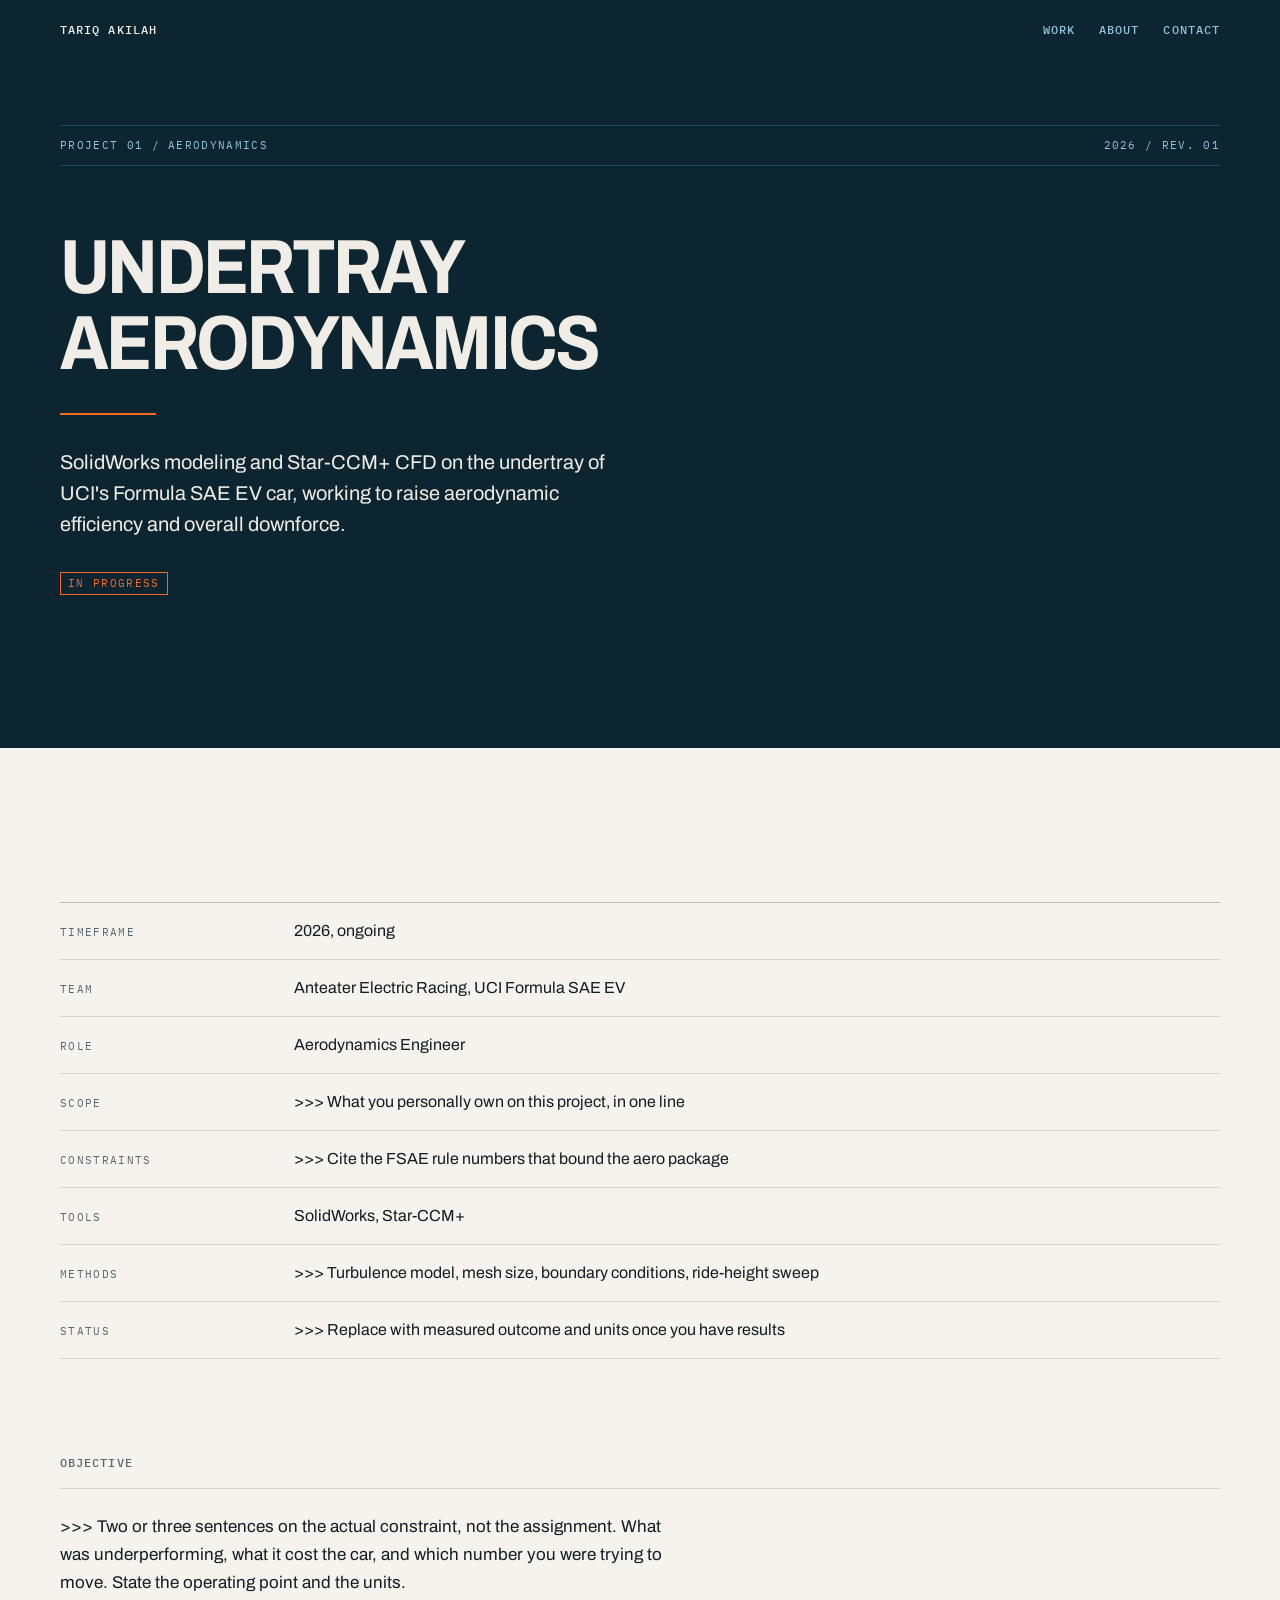
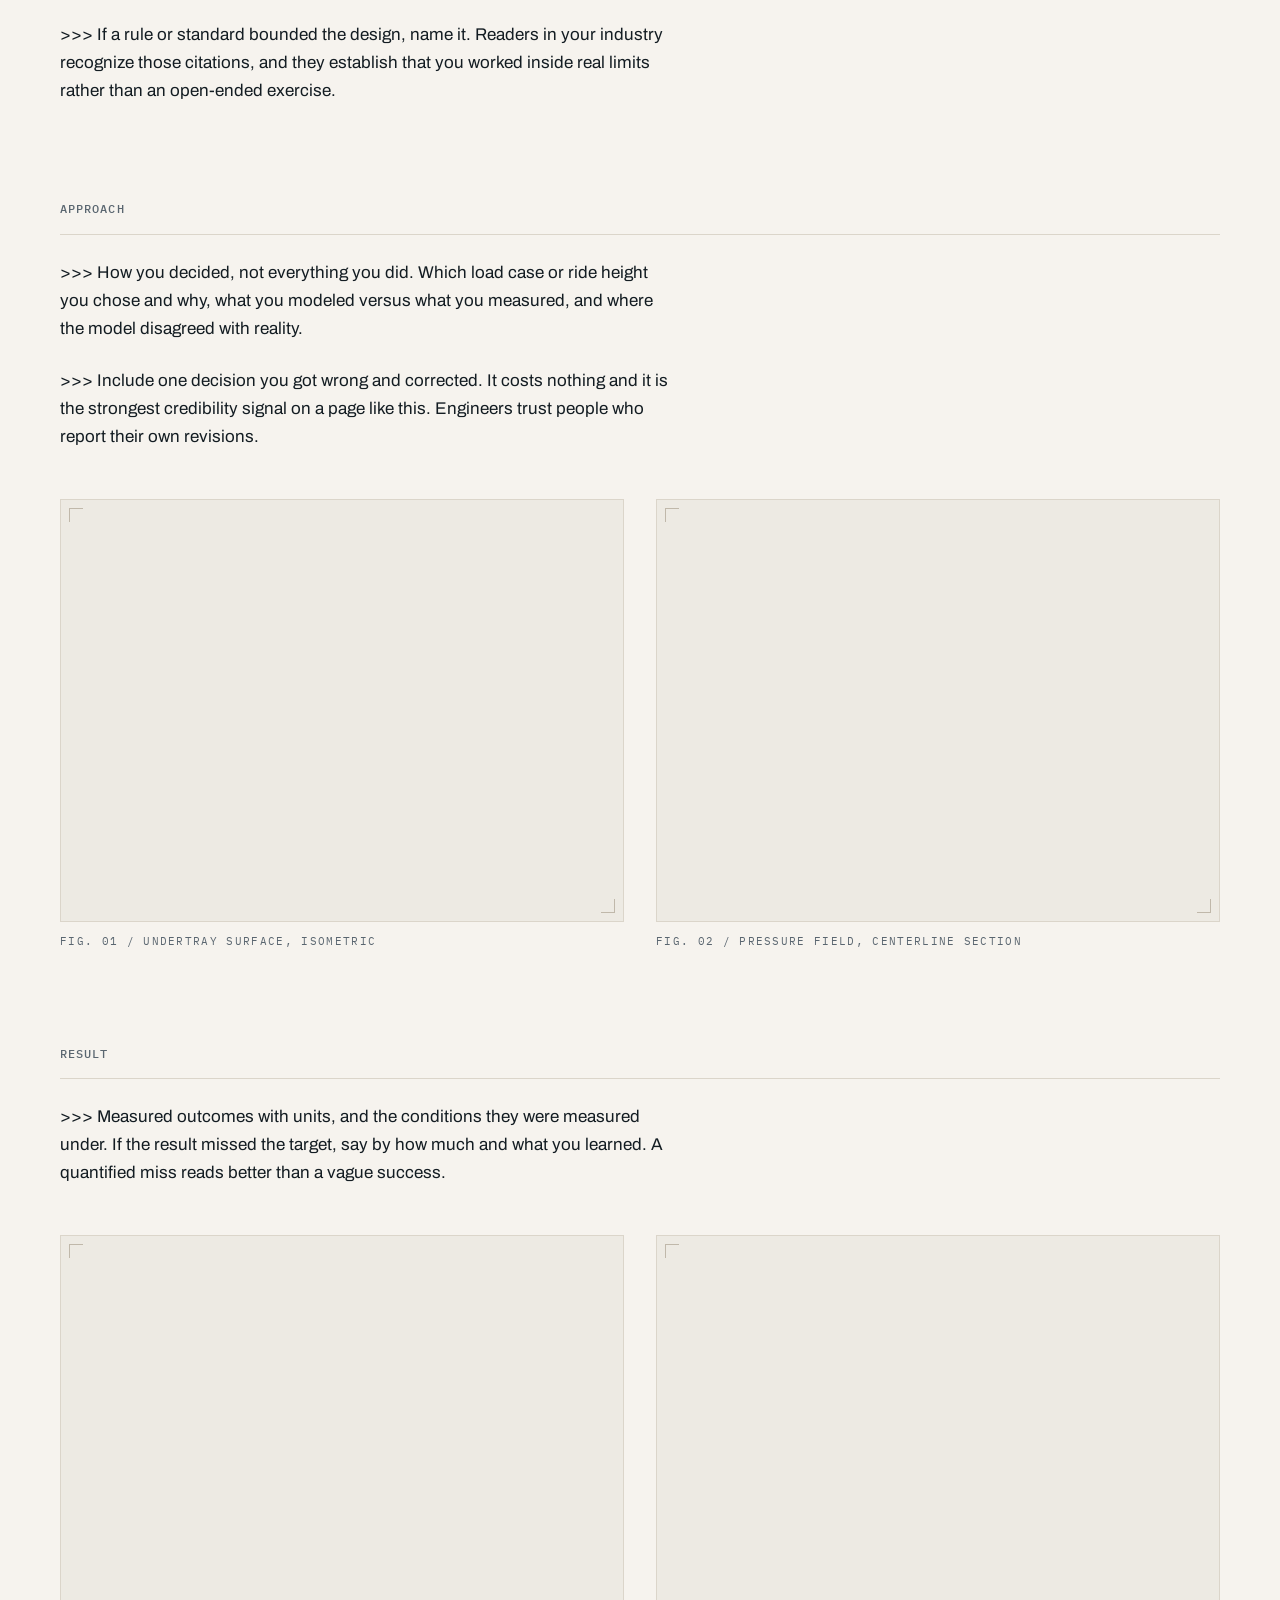
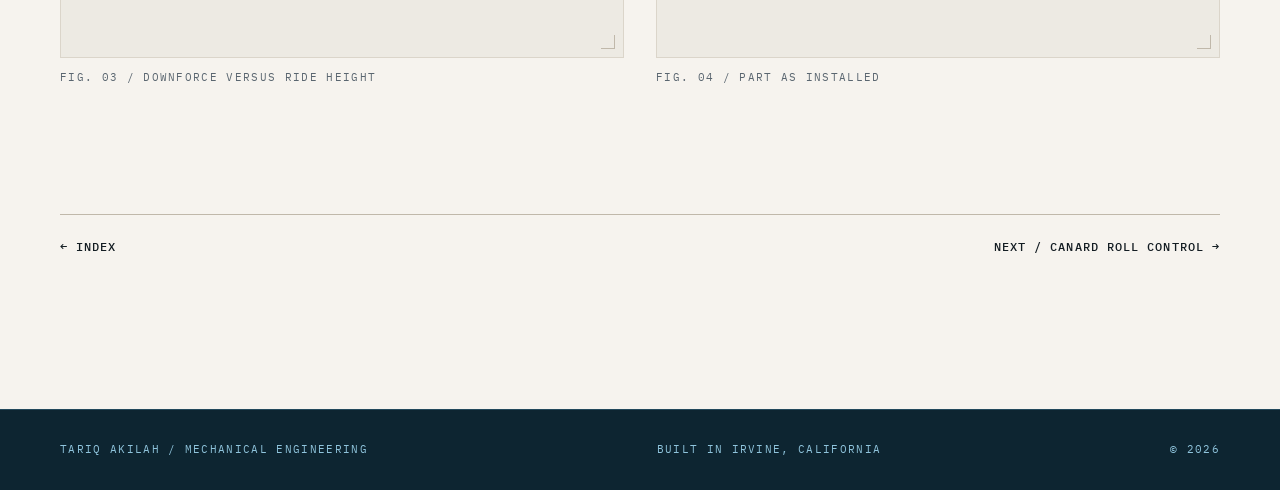
==== projects/_template.html @ 749ca366 "initial commit" ====
<!doctype html>
<html lang="en">
<head>
<meta charset="utf-8">
<meta name="viewport" content="width=device-width, initial-scale=1">

<!-- ============================================================
     PROJECT DETAIL TEMPLATE

     Copy this file to projects/<slug>.html, fill it in, and point
     the matching row in index.html at it. This copy is set up as
     project 01 so you can see the pattern with real fields.

     Everything marked >>> is placeholder guidance, not content.
     Do not ship it as written.

     Keep the order: outcome, then spec sheet, then how you got
     there. Senior readers decide whether to keep reading from the
     first two lines, so lead with the result and a number.

     No em-dashes anywhere on this site. Use commas, colons,
     parentheses, or "to" for ranges.
     ============================================================ -->

<title>Undertray Aerodynamics | Tariq Akilah</title>
<meta name="description" content="SolidWorks modeling and Star-CCM+ CFD on the undertray of UCI's Formula SAE EV car.">
<meta name="theme-color" content="#0D2531">

<link rel="icon" href="data:image/svg+xml,<svg xmlns='http://www.w3.org/2000/svg' viewBox='0 0 32 32'><rect width='32' height='32' fill='%230D2531'/><rect x='6' y='14' width='20' height='4' fill='%23F26B21'/></svg>">

<link rel="preconnect" href="https://fonts.googleapis.com">
<link rel="preconnect" href="https://fonts.gstatic.com" crossorigin>
<link rel="stylesheet" href="https://fonts.googleapis.com/css2?family=Archivo:wdth,wght@62..125,100..900&family=IBM+Plex+Mono:wght@400;500&display=swap">

<link rel="stylesheet" href="../styles/tokens.css">
<link rel="stylesheet" href="../styles/main.css">
<link rel="stylesheet" href="../styles/print.css">

<script>document.documentElement.className += " js";</script>
</head>

<body>

<a class="skip" href="#body">Skip to content</a>

<header class="header">
  <div class="shell header__inner">
    <a class="header__name" href="../index.html">Tariq&nbsp;Akilah</a>
    <nav class="nav mono" aria-label="Sections">
      <a class="nav__link" href="../index.html#work">Work</a>
      <a class="nav__link" href="../index.html#about">About</a>
      <a class="nav__link" href="../index.html#contact">Contact</a>
    </nav>
  </div>
</header>

<main>

  <!-- Title block on gulf blue, matching the homepage masthead -->
  <section class="masthead band gulf">
    <div class="shell">

      <div class="docline micro">
        <span>Project 01 / Aerodynamics</span>
        <span>2026 / Rev. 01</span>
      </div>

      <h1 class="title-lg" style="margin-top: var(--s-8)" data-reveal>
        Undertray<br>Aerodynamics
      </h1>

      <hr class="rule-accent" data-reveal style="--i:1; margin-top: var(--s-6)">

      <p class="lead" data-reveal style="--i:2; margin-top: var(--s-6)">
        SolidWorks modeling and Star-CCM+ CFD on the undertray of UCI's Formula
        SAE EV car, working to raise aerodynamic efficiency and overall
        downforce.
      </p>

      <p class="mono" data-reveal style="--i:3; margin-top: var(--s-6)">
        <span class="tag micro">In progress</span>
      </p>

    </div>
  </section>

  <article class="section shell" id="body">

    <!-- >>> SPEC SHEET. Fill every row or delete it. -------- -->
    <dl class="spec" data-reveal>
      <div class="spec__row">
        <dt>Timeframe</dt>
        <dd>2026, ongoing</dd>
      </div>
      <div class="spec__row">
        <dt>Team</dt>
        <dd>Anteater Electric Racing, UCI Formula SAE EV</dd>
      </div>
      <div class="spec__row">
        <dt>Role</dt>
        <dd>Aerodynamics Engineer</dd>
      </div>
      <div class="spec__row">
        <dt>Scope</dt>
        <dd>&gt;&gt;&gt; What you personally own on this project, in one line</dd>
      </div>
      <div class="spec__row">
        <dt>Constraints</dt>
        <dd>&gt;&gt;&gt; Cite the FSAE rule numbers that bound the aero package</dd>
      </div>
      <div class="spec__row">
        <dt>Tools</dt>
        <dd>SolidWorks, Star-CCM+</dd>
      </div>
      <div class="spec__row">
        <dt>Methods</dt>
        <dd>&gt;&gt;&gt; Turbulence model, mesh size, boundary conditions, ride-height sweep</dd>
      </div>
      <div class="spec__row">
        <dt>Status</dt>
        <dd>&gt;&gt;&gt; Replace with measured outcome and units once you have results</dd>
      </div>
    </dl>

    <!-- >>> OBJECTIVE -------------------------------------- -->
    <section class="block" data-reveal>
      <header class="block__head">
        <p class="mono">Objective</p>
      </header>
      <div class="prose">
        <p>
          &gt;&gt;&gt; Two or three sentences on the actual constraint, not the
          assignment. What was underperforming, what it cost the car, and which
          number you were trying to move. State the operating point and the
          units.
        </p>
        <p>
          &gt;&gt;&gt; If a rule or standard bounded the design, name it. Readers
          in your industry recognize those citations, and they establish that
          you worked inside real limits rather than an open-ended exercise.
        </p>
      </div>
    </section>

    <!-- >>> APPROACH --------------------------------------- -->
    <section class="block" data-reveal>
      <header class="block__head">
        <p class="mono">Approach</p>
      </header>
      <div class="prose">
        <p>
          &gt;&gt;&gt; How you decided, not everything you did. Which load case
          or ride height you chose and why, what you modeled versus what you
          measured, and where the model disagreed with reality.
        </p>
        <p>
          &gt;&gt;&gt; Include one decision you got wrong and corrected. It
          costs nothing and it is the strongest credibility signal on a page
          like this. Engineers trust people who report their own revisions.
        </p>
      </div>

      <div class="figures" style="margin-top: var(--s-7)">
        <figure class="figure">
          <!-- Swap for <img src="..." alt="..."> and describe what it shows -->
          <div class="figure__box"></div>
          <figcaption class="micro">Fig. 01 / Undertray surface, isometric</figcaption>
        </figure>
        <figure class="figure">
          <div class="figure__box"></div>
          <figcaption class="micro">Fig. 02 / Pressure field, centerline section</figcaption>
        </figure>
      </div>
    </section>

    <!-- >>> RESULT ----------------------------------------- -->
    <section class="block" data-reveal>
      <header class="block__head">
        <p class="mono">Result</p>
      </header>
      <div class="prose">
        <p>
          &gt;&gt;&gt; Measured outcomes with units, and the conditions they
          were measured under. If the result missed the target, say by how much
          and what you learned. A quantified miss reads better than a vague
          success.
        </p>
      </div>

      <div class="figures" style="margin-top: var(--s-7)">
        <figure class="figure">
          <div class="figure__box"></div>
          <figcaption class="micro">Fig. 03 / Downforce versus ride height</figcaption>
        </figure>
        <figure class="figure">
          <div class="figure__box"></div>
          <figcaption class="micro">Fig. 04 / Part as installed</figcaption>
        </figure>
      </div>
    </section>

    <nav class="pager mono" style="margin-top: var(--s-10)" aria-label="Project navigation">
      <a class="link" href="../index.html#work">← Index</a>
      <a class="link" href="_template.html">Next / Canard Roll Control →</a>
    </nav>

  </article>
</main>

<footer class="footer band gulf">
  <div class="shell footer__inner micro">
    <span>Tariq Akilah / Mechanical Engineering</span>
    <span>Built in Irvine, California</span>
    <span>&copy; <span data-year>2026</span></span>
  </div>
</footer>

<script src="../js/main.js" defer></script>
</body>
</html>
---- styles/tokens.css ----
/* ============================================================
   TOKENS
   Raw palette, then semantic aliases. Components only ever
   reference the semantic layer, which is why .gulf can flip an
   entire section's ground by reassigning nine variables.

   GULF PALETTE LOGIC
   The livery is blue bodywork with an orange stripe, so blue is
   treated as paint (a surface) and orange as the only accent:
     deep gulf blue  ground / surface
     powder blue     detail, mono metadata on that surface
     marigold        accent, kept scarce
   Every value below is measured against its own ground; the
   ratio is noted so replacements can be checked.
   ============================================================ */

:root {
  /* --- raw: paper ground ------------------------------------ */
  --c-paper:          #F6F3EE;  /* warm off-white, brochure stock */
  --c-paper-raise:    #EDEAE3;
  --c-paper-rule:     #DBD5CA;
  --c-paper-rule-hi:  #C0B8AA;
  --c-ink:            #131C22;  /* blue-black ink, 14.8:1 */
  --c-ink-dim:        #5A6670;  /* 5.3:1 */
  --c-ink-faint:      #7E8A93;  /* 3.2:1, ornament and outlines only */
  --c-orange-deep:    #A04D08;  /* 5.3:1, accent TEXT on paper */
  --c-orange:         #D9560F;  /* 3.5:1, accent GRAPHICS on paper */

  /* --- raw: gulf blue ground -------------------------------- */
  --c-gulf:           #0D2531;  /* deep gulf blue */
  --c-gulf-raise:     #143240;
  --c-gulf-rule:      #23495C;
  --c-gulf-rule-hi:   #315F75;
  --c-cream:          #F0EDE6;  /* 13.6:1 */
  --c-powder:         #8FC4DC;  /* 8.4:1, gulf powder blue, metadata */
  --c-slate:          #4E7C93;  /* 3.5:1, ornament and outlines only */
  --c-marigold:       #F26B21;  /* 5.2:1, clears AA so one value covers
                                   both text and graphics on blue */

  /* --- semantic (paper is the default ground) --------------- */
  --bg:              var(--c-paper);
  --bg-raise:        var(--c-paper-raise);
  --rule:            var(--c-paper-rule);
  --rule-hi:         var(--c-paper-rule-hi);
  --ink:             var(--c-ink);
  --ink-dim:         var(--c-ink-dim);
  --ink-faint:       var(--c-ink-faint);
  --accent:          var(--c-orange-deep);  /* text, links, labels */
  --accent-graphic:  var(--c-orange);       /* rules, numerals, ornament */

  /* --- type ------------------------------------------------- */
  --font-sans: "Archivo", "Helvetica Neue", Arial, sans-serif;
  --font-mono: "IBM Plex Mono", ui-monospace, "SF Mono", Menlo, monospace;

  /* Archivo width-axis instances, driven via font-stretch */
  --w-numeral:   72%;
  --w-display:   86%;
  --w-title:     90%;
  --w-subtitle:  95%;
  --w-text:     100%;

  --t-numeral:   clamp(5.5rem, 16vw, 14rem);
  --t-display:   clamp(4rem, 11vw, 10rem);
  --t-stat:      clamp(2.5rem, 5vw, 3.75rem);
  --t-h2:        clamp(1.75rem, 3.5vw, 2.75rem);
  --t-h3:        clamp(1.5rem, 2.6vw, 2.125rem);
  --t-lead:      1.25rem;
  --t-body:      1.0625rem;
  --t-meta:      0.75rem;     /* mono metadata */
  --t-micro:     0.6875rem;   /* mono spec labels */

  --track-tight:  -0.035em;
  --track-snug:   -0.02em;
  --track-mono:    0.09em;
  --track-micro:   0.12em;

  /* --- space: 4px base, deliberately sparse ----------------- */
  --s-1:  0.25rem;   /*   4 */
  --s-2:  0.5rem;    /*   8 */
  --s-3:  0.75rem;   /*  12 */
  --s-4:  1rem;      /*  16 */
  --s-5:  1.5rem;    /*  24 */
  --s-6:  2rem;      /*  32 */
  --s-7:  3rem;      /*  48 */
  --s-8:  4rem;      /*  64 */
  --s-9:  6rem;      /*  96 */
  --s-10: 8rem;      /* 128 */
  --s-11: 11rem;     /* 176 */

  /* --- layout ----------------------------------------------- */
  --shell:     1240px;
  --gutter:    clamp(1.25rem, 4vw, 2.5rem);
  --bleed:     clamp(0.75rem, 2vw, 1.5rem);  /* always < --gutter */
  --section-y: clamp(6rem, 12vw, 11rem);
  --header-h:  60px;
  --measure:   62ch;
  --label-col: 210px;

  /* --- motion: heavy decelerate, zero overshoot ------------- */
  --dur-fast: 120ms;
  --dur:      160ms;
  --dur-slow: 200ms;
  --ease:     cubic-bezier(0.16, 1, 0.3, 1);
}

/* ------------------------------------------------------------
   Gulf blue ground. Reassigns the semantic layer only, so every
   component inherits it with no per-component dark rules.
   ------------------------------------------------------------ */
.gulf {
  --bg:             var(--c-gulf);
  --bg-raise:       var(--c-gulf-raise);
  --rule:           var(--c-gulf-rule);
  --rule-hi:        var(--c-gulf-rule-hi);
  --ink:            var(--c-cream);
  --ink-dim:        var(--c-powder);
  --ink-faint:      var(--c-slate);
  --accent:         var(--c-marigold);
  --accent-graphic: var(--c-marigold);

  background-color: var(--bg);
  color: var(--ink);
}
---- styles/main.css ----
/* ============================================================
   MAIN
   1  Reset and base        7  About and spec list
   2  Type utilities        8  Figures
   3  Layout                9  Contact and footer
   4  Header               10  Project detail page
   5  Masthead             11  Motion
   6  Project index        12  Responsive
   ============================================================ */

/* --- 1  Reset and base -------------------------------------- */

*, *::before, *::after { box-sizing: border-box; }

* { margin: 0; }

html {
  -webkit-text-size-adjust: 100%;
  scroll-behavior: smooth;
}

body {
  background-color: var(--bg);
  color: var(--ink);
  font-family: var(--font-sans);
  font-size: var(--t-body);
  font-stretch: var(--w-text);
  font-weight: 400;
  line-height: 1.65;
  -webkit-font-smoothing: antialiased;
  text-rendering: optimizeLegibility;
}

img, svg { display: block; max-width: 100%; height: auto; }

ul, ol { list-style: none; padding: 0; }

a { color: inherit; text-decoration: none; }

:focus-visible {
  outline: 2px solid var(--accent);
  outline-offset: 3px;
}

::selection {
  background-color: var(--c-marigold);
  color: var(--c-gulf);
}

/* Skip link, visible only on focus */
.skip {
  position: absolute;
  left: var(--s-4);
  top: -100%;
  z-index: 100;
  padding: var(--s-3) var(--s-4);
  background-color: var(--c-marigold);
  color: var(--c-gulf);
  font-family: var(--font-mono);
  font-size: var(--t-meta);
  letter-spacing: var(--track-mono);
  text-transform: uppercase;
}
.skip:focus { top: var(--s-4); }

/* --- 2  Type utilities -------------------------------------- */

.mono {
  font-family: var(--font-mono);
  font-size: var(--t-meta);
  font-weight: 500;
  letter-spacing: var(--track-mono);
  line-height: 1.4;
  text-transform: uppercase;
}

.micro {
  font-family: var(--font-mono);
  font-size: var(--t-micro);
  font-weight: 400;
  letter-spacing: var(--track-micro);
  line-height: 1.4;
  text-transform: uppercase;
}

.kicker {
  color: var(--ink-dim);
  margin-bottom: var(--s-5);
}

.h2 {
  font-size: var(--t-h2);
  font-stretch: var(--w-title);
  font-weight: 600;
  letter-spacing: var(--track-snug);
  line-height: 1.05;
}

.h3 {
  font-size: var(--t-h3);
  font-stretch: var(--w-subtitle);
  font-weight: 600;
  letter-spacing: -0.015em;
  line-height: 1.15;
}

.lead {
  font-size: var(--t-lead);
  line-height: 1.55;
  max-width: 52ch;
}

.prose { max-width: var(--measure); }
.prose p + p { margin-top: var(--s-5); }

.dim { color: var(--ink-dim); }

/* Short accent rule. The one place the livery stripe is quoted,
   sized as an editorial rule rather than a graphic band. */
.rule-accent {
  width: 96px;
  height: 2px;
  background-color: var(--accent-graphic);
  border: 0;
}

/* Status pill, for work that is still open */
.tag {
  display: inline-block;
  padding: 0.3em 0.65em;
  border: 1px solid var(--accent);
  color: var(--accent);
  line-height: 1.3;
  white-space: nowrap;
}

/* Inline text link. Rule wipes in from the left, like a plotter. */
.link {
  position: relative;
  color: inherit;
  transition: color var(--dur-fast) var(--ease);
}
.link::after {
  content: "";
  position: absolute;
  left: 0;
  bottom: -2px;
  width: 100%;
  height: 1px;
  background-color: currentColor;
  transform: scaleX(0);
  transform-origin: left;
  transition: transform var(--dur) var(--ease);
}
.link:hover { color: var(--accent); }
.link:hover::after { transform: scaleX(1); }

/* --- 3  Layout ---------------------------------------------- */

.shell {
  width: 100%;
  max-width: var(--shell);
  margin-inline: auto;
  padding-inline: var(--gutter);
}

.section {
  padding-block: var(--section-y);
  scroll-margin-top: var(--header-h);
}

.band {
  background-color: var(--bg);
  color: var(--ink);
}

.hr {
  border: 0;
  border-top: 1px solid var(--rule);
}

/* --- 4  Header ---------------------------------------------- */

/* Gulf blue at all times. It sits seamlessly on the masthead at
   rest, then reads as a solid chrome rail over the paper below. */
.header {
  position: sticky;
  top: 0;
  z-index: 50;
  background-color: var(--c-gulf);
  color: var(--c-cream);
  border-bottom: 1px solid transparent;
  transition: border-color var(--dur) var(--ease);
}
.header.is-scrolled { border-bottom-color: var(--c-marigold); }

.header__inner {
  display: flex;
  align-items: center;
  justify-content: space-between;
  gap: var(--s-5);
  height: var(--header-h);
}

.header__name {
  font-family: var(--font-mono);
  font-size: var(--t-meta);
  font-weight: 500;
  letter-spacing: var(--track-mono);
  text-transform: uppercase;
}

.nav {
  display: flex;
  gap: var(--s-5);
}

.nav__link {
  position: relative;
  padding-block: var(--s-2);
  color: var(--c-powder);
  transition: color var(--dur-fast) var(--ease);
}
.nav__link::after {
  content: "";
  position: absolute;
  left: 0;
  bottom: 0;
  width: 100%;
  height: 2px;
  background-color: var(--c-marigold);
  transform: scaleX(0);
  transform-origin: left;
  transition: transform var(--dur) var(--ease);
}
.nav__link:hover,
.nav__link.is-current { color: var(--c-cream); }
.nav__link:hover::after,
.nav__link.is-current::after { transform: scaleX(1); }

/* --- 5  Masthead -------------------------------------------- */

.masthead {
  padding-top: var(--s-8);
  padding-bottom: var(--section-y);
}

/* Document control line. One only, or it becomes cosplay. */
.docline {
  display: flex;
  align-items: baseline;
  justify-content: space-between;
  gap: var(--s-4);
  padding-block: var(--s-3);
  border-top: 1px solid var(--rule);
  border-bottom: 1px solid var(--rule);
  color: var(--ink-dim);
}

.masthead__name {
  margin-top: var(--s-8);
  font-size: var(--t-display);
  font-stretch: var(--w-display);
  font-weight: 700;
  letter-spacing: var(--track-tight);
  line-height: 0.88;
  text-transform: uppercase;
}

.masthead__rule { margin-top: var(--s-6); }

.masthead__lead { margin-top: var(--s-6); }

/* Record strip. Real measured numbers, read like a timing tower. */
.stats {
  display: grid;
  grid-template-columns: repeat(auto-fit, minmax(200px, 1fr));
  gap: var(--s-6);
  margin-top: var(--s-9);
}

.stat {
  display: flex;
  flex-direction: column-reverse;  /* number above label, dt stays first
                                      in the DOM so it reads correctly */
  gap: var(--s-3);
  padding-top: var(--s-4);
  border-top: 1px solid var(--rule-hi);
}

.stat__num {
  font-size: var(--t-stat);
  font-stretch: var(--w-title);
  font-weight: 700;
  letter-spacing: var(--track-snug);
  line-height: 0.95;
  color: var(--accent);
  font-variant-numeric: tabular-nums;
}

.stat__unit {
  font-size: 0.44em;
  font-stretch: var(--w-text);
  font-weight: 500;
  letter-spacing: 0;
  margin-left: 0.2em;
}

.stat__key { color: var(--ink-dim); }

/* Spec strip */
.strip {
  display: grid;
  grid-template-columns: repeat(auto-fit, minmax(180px, 1fr));
  gap: var(--s-5) var(--s-6);
  margin-top: var(--s-9);
  padding-top: var(--s-5);
  border-top: 1px solid var(--rule);
}

.strip__key {
  display: block;
  color: var(--ink-dim);
  margin-bottom: var(--s-2);
}

.strip__val {
  font-family: var(--font-mono);
  font-size: var(--t-meta);
  font-weight: 500;
  letter-spacing: 0.02em;
  line-height: 1.4;
}

.strip__val--accent { color: var(--accent); }

/* --- 6  Project index --------------------------------------- */

.index {
  border-top: 1px solid var(--rule-hi);
  margin-top: var(--s-8);
}

.project {
  position: relative;
  display: grid;
  grid-template-columns: minmax(0, auto) minmax(0, 1fr) minmax(0, auto);
  align-items: start;
  gap: var(--s-5) var(--s-7);
  padding-block: var(--s-7);
  border-bottom: 1px solid var(--rule);
  transition: background-color var(--dur) var(--ease);
}

/* Hover ground bleeds slightly past the text column. Kept
   narrower than --gutter so it never overflows the viewport. */
.project::before {
  content: "";
  position: absolute;
  inset: 0 calc(var(--bleed) * -1);
  background-color: var(--bg-raise);
  opacity: 0;
  transition: opacity var(--dur) var(--ease);
}
.project:hover::before { opacity: 1; }

/* Lifts content above ::before without negative z-index, which
   an ancestor band's background would otherwise paint over. */
.project > * { position: relative; }

/* Accent rule overlays the hairline and wipes in from the left */
.project::after {
  content: "";
  position: absolute;
  left: 0;
  bottom: -1px;
  width: 100%;
  height: 1px;
  background-color: var(--accent-graphic);
  transform: scaleX(0);
  transform-origin: left;
  transition: transform var(--dur) var(--ease);
}
.project:hover::after { transform: scaleX(1); }

/* Numerals are drawn as outlines, which reads as a technical
   drawing, then fill solid on hover. */
.project__num {
  font-size: var(--t-numeral);
  font-stretch: var(--w-numeral);
  font-weight: 700;
  letter-spacing: var(--track-snug);
  line-height: 0.8;
  font-variant-numeric: tabular-nums;
  color: transparent;
  -webkit-text-stroke: 1.5px var(--ink-faint);
  transition: color var(--dur) var(--ease),
              -webkit-text-stroke-color var(--dur) var(--ease);
}
.project:hover .project__num {
  color: var(--accent-graphic);
  -webkit-text-stroke-color: var(--accent-graphic);
}

/* Solid fallback where text-stroke is unsupported */
@supports not (-webkit-text-stroke: 1px currentColor) {
  .project__num { color: var(--ink-faint); }
  .project:hover .project__num { color: var(--accent-graphic); }
}

.project__body { padding-top: var(--s-2); }

/* Team or organization, above the title. Cheap credibility. */
.project__org {
  display: block;
  margin-bottom: var(--s-3);
  color: var(--ink-dim);
}

.project__desc {
  margin-top: var(--s-4);
  max-width: 58ch;
  color: var(--ink-dim);
}

/* Fields are separated by space rather than punctuation, the way a
   spec sheet does it. Needs the wider gap to read unambiguously. */
.project__meta {
  display: flex;
  flex-wrap: wrap;
  align-items: center;
  gap: var(--s-3) var(--s-5);
  margin-top: var(--s-5);
  color: var(--ink-dim);
}

.project__go {
  padding-top: var(--s-3);
  color: var(--ink-dim);
  white-space: nowrap;
  transition: color var(--dur-fast) var(--ease);
}
.project:hover .project__go { color: var(--accent); }

.index__foot {
  display: flex;
  justify-content: space-between;
  gap: var(--s-4);
  margin-top: var(--s-5);
  color: var(--ink-dim);
}

/* --- 7  About and spec list --------------------------------- */

.split {
  display: grid;
  grid-template-columns: minmax(0, 1fr);
  gap: var(--s-9) var(--s-8);
}

@media (min-width: 62rem) {
  .split { grid-template-columns: minmax(0, 1fr) minmax(0, 1fr); }
}

.spec { border-top: 1px solid var(--rule-hi); }

.spec__row {
  display: grid;
  grid-template-columns: minmax(0, 1fr);
  gap: var(--s-1) var(--s-5);
  padding-block: var(--s-4);
  border-bottom: 1px solid var(--rule);
}

@media (min-width: 40rem) {
  .spec__row {
    grid-template-columns: minmax(0, var(--label-col)) minmax(0, 1fr);
    align-items: baseline;
  }
}

.spec__row dt {
  font-family: var(--font-mono);
  font-size: var(--t-micro);
  font-weight: 400;
  letter-spacing: var(--track-micro);
  line-height: 1.4;
  text-transform: uppercase;
  color: var(--ink-dim);
  padding-top: 0.35em;
}

.spec__row dd {
  font-size: 1rem;
  line-height: 1.5;
}

/* --- 8  Figures --------------------------------------------- */

.figure { display: block; }

.figure__box {
  position: relative;
  aspect-ratio: 4 / 3;
  background-color: var(--bg-raise);
  border: 1px solid var(--rule);
}

/* Corner crop marks, a drawing-frame convention */
.figure__box::before,
.figure__box::after {
  content: "";
  position: absolute;
  width: 14px;
  height: 14px;
  border-color: var(--rule-hi);
  border-style: solid;
  border-width: 0;
}
.figure__box::before {
  top: 8px; left: 8px;
  border-top-width: 1px;
  border-left-width: 1px;
}
.figure__box::after {
  bottom: 8px; right: 8px;
  border-bottom-width: 1px;
  border-right-width: 1px;
}

.figure__box--portrait { aspect-ratio: 4 / 5; }

.figure figcaption {
  margin-top: var(--s-3);
  color: var(--ink-dim);
}

.figures {
  display: grid;
  grid-template-columns: repeat(auto-fit, minmax(min(100%, 300px), 1fr));
  gap: var(--s-6);
}

/* --- 9  Contact and footer ---------------------------------- */

.contact__email {
  display: inline-block;
  margin-top: var(--s-6);
  font-size: var(--t-h2);
  font-stretch: var(--w-title);
  font-weight: 600;
  letter-spacing: var(--track-snug);
  line-height: 1.1;
  word-break: break-word;
  color: var(--accent);
}

.contact__links {
  display: flex;
  flex-wrap: wrap;
  gap: var(--s-4) var(--s-6);
  margin-top: var(--s-8);
  padding-top: var(--s-5);
  border-top: 1px solid var(--rule);
}

.footer {
  padding-block: var(--s-6);
  border-top: 1px solid var(--rule);
  color: var(--ink-dim);
}

.footer__inner {
  display: flex;
  flex-wrap: wrap;
  align-items: baseline;
  justify-content: space-between;
  gap: var(--s-3) var(--s-5);
}

/* --- 10  Project detail page -------------------------------- */

.title-lg {
  font-size: clamp(2.5rem, 6vw, 5rem);
  font-stretch: var(--w-display);
  font-weight: 700;
  letter-spacing: var(--track-tight);
  line-height: 0.98;
  text-transform: uppercase;
}

.block { margin-top: var(--s-9); }

.block__head {
  padding-bottom: var(--s-4);
  margin-bottom: var(--s-5);
  border-bottom: 1px solid var(--rule);
  color: var(--ink-dim);
}

.pager {
  display: flex;
  flex-wrap: wrap;
  align-items: baseline;
  justify-content: space-between;
  gap: var(--s-4) var(--s-5);
  padding-top: var(--s-5);
  border-top: 1px solid var(--rule-hi);
}

/* --- 11  Motion --------------------------------------------- */

/* Hidden state applies only when JS is running, so the page is
   fully readable if main.js never loads. */
.js [data-reveal] {
  opacity: 0;
  transform: translateY(8px);
  transition:
    opacity var(--dur-slow) var(--ease),
    transform var(--dur-slow) var(--ease);
  transition-delay: calc(var(--i, 0) * 40ms);
}

.js [data-reveal].is-in {
  opacity: 1;
  transform: none;
}

@media (prefers-reduced-motion: reduce) {
  html { scroll-behavior: auto; }

  .js [data-reveal] {
    opacity: 1;
    transform: none;
    transition: none;
  }

  *, *::before, *::after {
    transition-duration: 1ms !important;
    animation-duration: 1ms !important;
  }
}

/* --- 12  Responsive ----------------------------------------- */

@media (max-width: 52rem) {
  .project {
    grid-template-columns: minmax(0, 1fr);
    gap: var(--s-3);
  }
  .project__num { line-height: 1; }
  .project__go { padding-top: 0; }
}
---- styles/print.css ----
/* ============================================================
   PRINT
   Hiring managers print portfolios. The spec-sheet layout
   already suits paper, so this mostly removes screen chrome
   and flattens the gulf blue bands back to ink on white.
   ============================================================ */

@media print {
  @page { margin: 16mm; }

  :root {
    --bg: #FFFFFF;
    --bg-raise: #FFFFFF;
    --rule: #BBBBBB;
    --rule-hi: #888888;
    --ink: #000000;
    --ink-dim: #444444;
    --ink-faint: #999999;
    --accent: #000000;
    --accent-graphic: #000000;
    --section-y: 0;
  }

  /* Flatten the gulf bands. Never print a saturated full page. */
  .gulf {
    --bg: #FFFFFF;
    --bg-raise: #FFFFFF;
    --rule: #BBBBBB;
    --rule-hi: #888888;
    --ink: #000000;
    --ink-dim: #444444;
    --ink-faint: #999999;
    --accent: #000000;
    --accent-graphic: #000000;
    background: #FFFFFF !important;
    color: #000000 !important;
  }

  body {
    background: #FFFFFF;
    color: #000000;
    font-size: 10.5pt;
    line-height: 1.45;
  }

  .header,
  .skip,
  .nav,
  .project__go { display: none; }

  .section { padding-block: 10mm; }
  .masthead { padding-top: 0; }

  /* Keep display type from eating a whole sheet */
  .masthead__name { font-size: 34pt; }
  .h2 { font-size: 17pt; }
  .h3 { font-size: 13pt; }
  .title-lg { font-size: 26pt; }
  .stat__num { font-size: 20pt; }
  .contact__email { font-size: 15pt; }

  /* Outlined numerals do not print reliably, so fill them */
  .project__num {
    font-size: 40pt;
    color: #666666;
    -webkit-text-stroke: 0;
  }

  .rule-accent { background: #000000; }

  .tag {
    border-color: #000000;
    color: #000000;
  }

  .project,
  .spec__row,
  .stat,
  .figure { break-inside: avoid; }

  .split { gap: 8mm; }

  .project::after,
  .project::before { content: none; }

  /* Surface destinations, since printed links are dead ends */
  a[href^="http"]::after,
  a[href^="mailto"]::after {
    content: " (" attr(href) ")";
    font-family: var(--font-mono);
    font-size: 8pt;
    color: #444444;
  }
}
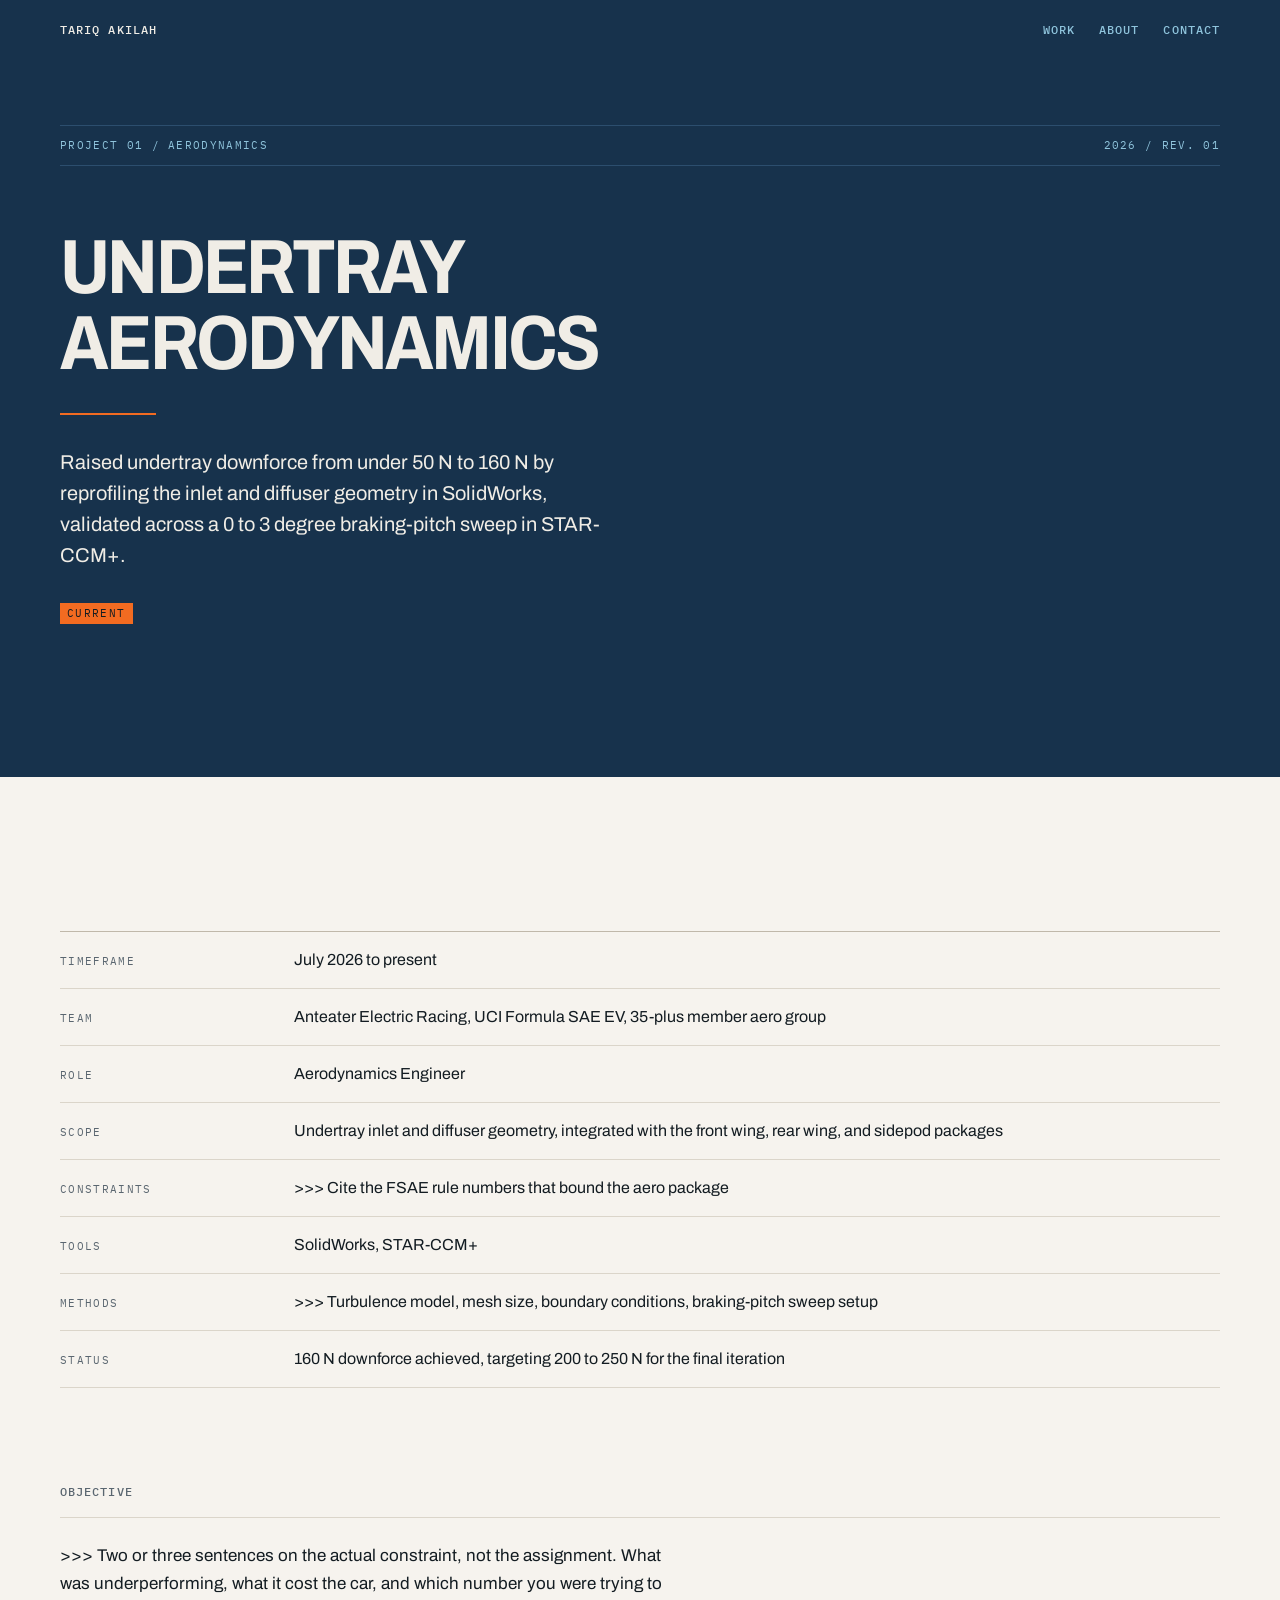
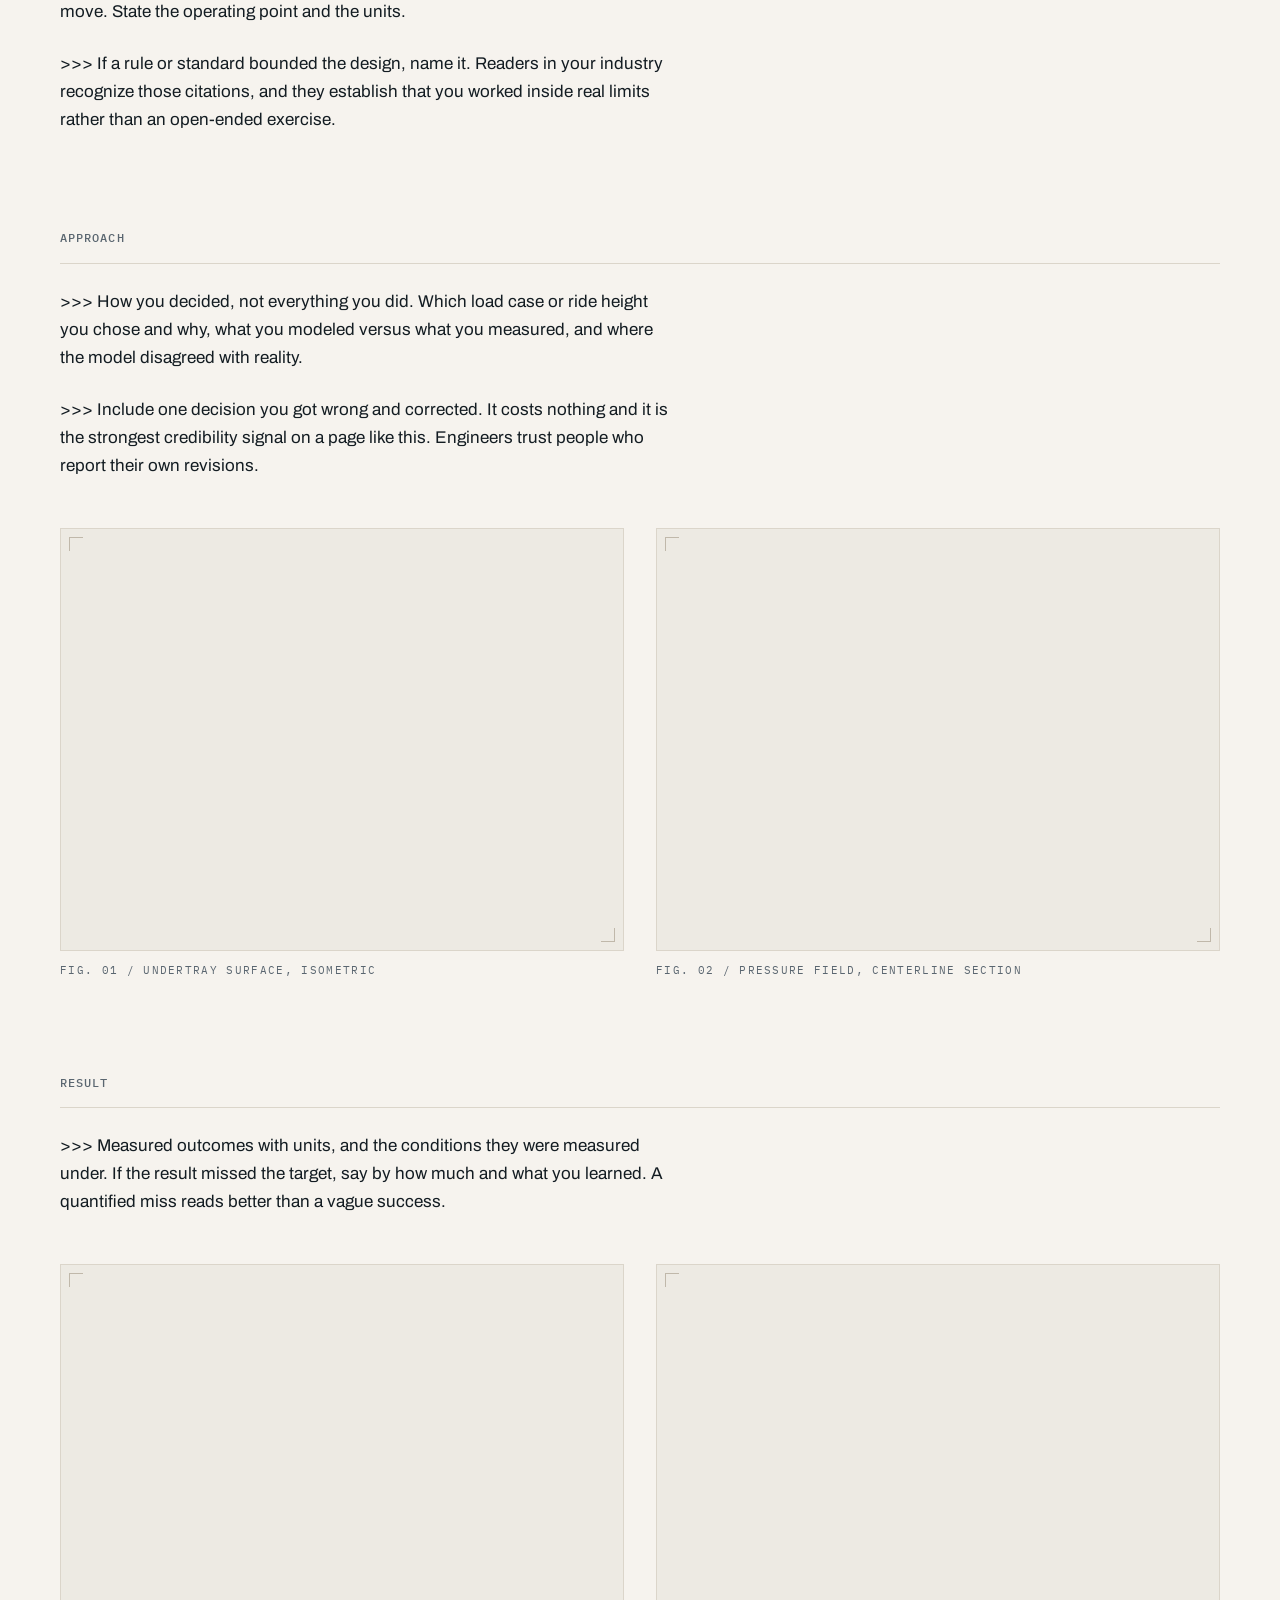
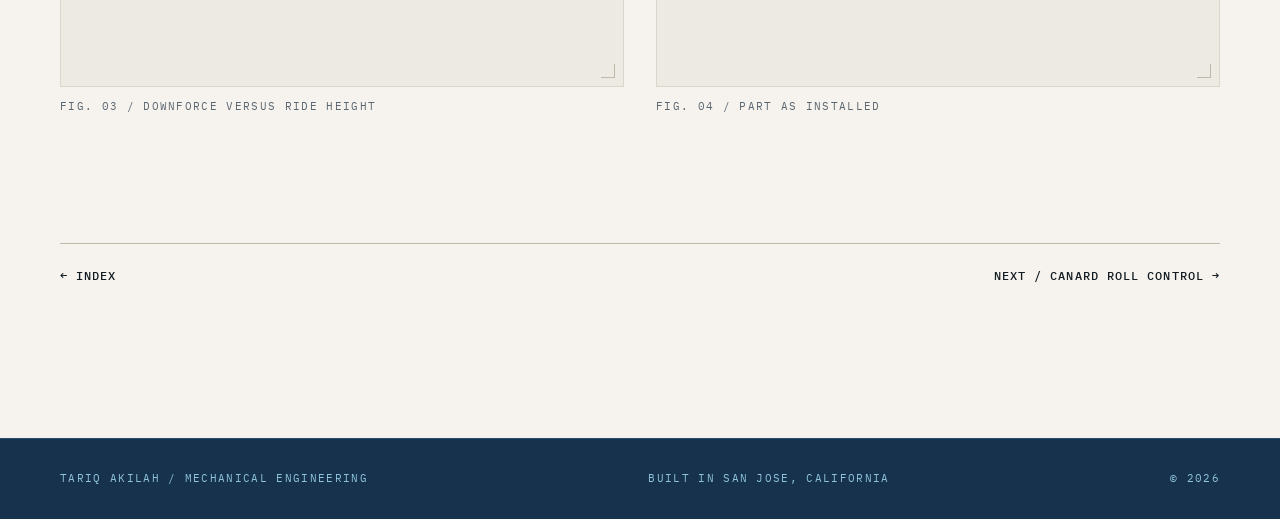
==== commit 3fe319eb: "Refine homepage hero, restore two projects, soften gulf blue Drop the hero stat trio in favor of a s" ====
--- a/projects/_template.html
+++ b/projects/_template.html
@@ -23,7 +23,7 @@
      ============================================================ -->
 
 <title>Undertray Aerodynamics | Tariq Akilah</title>
-<meta name="description" content="SolidWorks modeling and Star-CCM+ CFD on the undertray of UCI's Formula SAE EV car.">
+<meta name="description" content="SolidWorks modeling and STAR-CCM+ CFD on the undertray of UCI's Formula SAE EV car.">
 <meta name="theme-color" content="#0D2531">
 
 <link rel="icon" href="data:image/svg+xml,<svg xmlns='http://www.w3.org/2000/svg' viewBox='0 0 32 32'><rect width='32' height='32' fill='%230D2531'/><rect x='6' y='14' width='20' height='4' fill='%23F26B21'/></svg>">
@@ -72,13 +72,13 @@
       <hr class="rule-accent" data-reveal style="--i:1; margin-top: var(--s-6)">
 
       <p class="lead" data-reveal style="--i:2; margin-top: var(--s-6)">
-        SolidWorks modeling and Star-CCM+ CFD on the undertray of UCI's Formula
-        SAE EV car, working to raise aerodynamic efficiency and overall
-        downforce.
+        Raised undertray downforce from under 50 N to 160 N by reprofiling the
+        inlet and diffuser geometry in SolidWorks, validated across a 0 to 3
+        degree braking-pitch sweep in STAR-CCM+.
       </p>
 
       <p class="mono" data-reveal style="--i:3; margin-top: var(--s-6)">
-        <span class="tag micro">In progress</span>
+        <span class="tag micro">Current</span>
       </p>
 
     </div>
@@ -90,11 +90,11 @@
     <dl class="spec" data-reveal>
       <div class="spec__row">
         <dt>Timeframe</dt>
-        <dd>2026, ongoing</dd>
+        <dd>July 2026 to present</dd>
       </div>
       <div class="spec__row">
         <dt>Team</dt>
-        <dd>Anteater Electric Racing, UCI Formula SAE EV</dd>
+        <dd>Anteater Electric Racing, UCI Formula SAE EV, 35-plus member aero group</dd>
       </div>
       <div class="spec__row">
         <dt>Role</dt>
@@ -102,7 +102,7 @@
       </div>
       <div class="spec__row">
         <dt>Scope</dt>
-        <dd>&gt;&gt;&gt; What you personally own on this project, in one line</dd>
+        <dd>Undertray inlet and diffuser geometry, integrated with the front wing, rear wing, and sidepod packages</dd>
       </div>
       <div class="spec__row">
         <dt>Constraints</dt>
@@ -110,15 +110,15 @@
       </div>
       <div class="spec__row">
         <dt>Tools</dt>
-        <dd>SolidWorks, Star-CCM+</dd>
+        <dd>SolidWorks, STAR-CCM+</dd>
       </div>
       <div class="spec__row">
         <dt>Methods</dt>
-        <dd>&gt;&gt;&gt; Turbulence model, mesh size, boundary conditions, ride-height sweep</dd>
+        <dd>&gt;&gt;&gt; Turbulence model, mesh size, boundary conditions, braking-pitch sweep setup</dd>
       </div>
       <div class="spec__row">
         <dt>Status</dt>
-        <dd>&gt;&gt;&gt; Replace with measured outcome and units once you have results</dd>
+        <dd>160 N downforce achieved, targeting 200 to 250 N for the final iteration</dd>
       </div>
     </dl>
 
@@ -210,7 +210,7 @@
 <footer class="footer band gulf">
   <div class="shell footer__inner micro">
     <span>Tariq Akilah / Mechanical Engineering</span>
-    <span>Built in Irvine, California</span>
+    <span>Built in San Jose, California</span>
     <span>&copy; <span data-year>2026</span></span>
   </div>
 </footer>
--- a/styles/tokens.css
+++ b/styles/tokens.css
@@ -27,15 +27,18 @@
   --c-orange:         #D9560F;  /* 3.5:1, accent GRAPHICS on paper */
 
   /* --- raw: gulf blue ground -------------------------------- */
-  --c-gulf:           #0D2531;  /* deep gulf blue */
-  --c-gulf-raise:     #143240;
-  --c-gulf-rule:      #23495C;
-  --c-gulf-rule-hi:   #315F75;
-  --c-cream:          #F0EDE6;  /* 13.6:1 */
-  --c-powder:         #8FC4DC;  /* 8.4:1, gulf powder blue, metadata */
-  --c-slate:          #4E7C93;  /* 3.5:1, ornament and outlines only */
-  --c-marigold:       #F26B21;  /* 5.2:1, clears AA so one value covers
-                                   both text and graphics on blue */
+  /* Softened from the original near-black gulf blue: lighter and
+     pulled toward true blue (less teal undertone), while staying
+     dark enough that marigold text still clears 3:1 against it. */
+  --c-gulf:           #17324C;  /* soft gulf blue, ~4.3:1 vs marigold */
+  --c-gulf-raise:     #1C3A57;
+  --c-gulf-rule:      #2C4E6E;
+  --c-gulf-rule-hi:   #3D6084;
+  --c-cream:          #F0EDE6;  /* 11.3:1 */
+  --c-powder:         #8FC4DC;  /* 7.0:1, gulf powder blue, metadata */
+  --c-slate:          #5D89A3;  /* ornament and outlines only */
+  --c-marigold:       #F26B21;  /* large text / graphics only on blue,
+                                   filled surfaces (e.g. .tag) for small text */
 
   /* --- semantic (paper is the default ground) --------------- */
   --bg:              var(--c-paper);
@@ -51,6 +54,9 @@
   /* --- type ------------------------------------------------- */
   --font-sans: "Archivo", "Helvetica Neue", Arial, sans-serif;
   --font-mono: "IBM Plex Mono", ui-monospace, "SF Mono", Menlo, monospace;
+  /* Scoped to the homepage name treatment only, so the rest of the
+     system keeps the original two-face pairing. */
+  --font-name: "Courier Prime", "Courier New", ui-monospace, monospace;
 
   /* Archivo width-axis instances, driven via font-stretch */
   --w-numeral:   72%;
@@ -61,7 +67,8 @@
 
   --t-numeral:   clamp(5.5rem, 16vw, 14rem);
   --t-display:   clamp(4rem, 11vw, 10rem);
-  --t-stat:      clamp(2.5rem, 5vw, 3.75rem);
+  --t-name:      clamp(2.75rem, 7vw, 5.5rem);
+  --t-strip-val: clamp(1.2rem, 2.2vw, 1.5rem);
   --t-h2:        clamp(1.75rem, 3.5vw, 2.75rem);
   --t-h3:        clamp(1.5rem, 2.6vw, 2.125rem);
   --t-lead:      1.25rem;
--- a/styles/main.css
+++ b/styles/main.css
@@ -124,12 +124,14 @@
   border: 0;
 }
 
-/* Status pill, for work that is still open */
+/* Status pill, for work that is still open. Filled rather than
+   outlined, so its own text contrast never depends on the ground
+   it sits on, gulf blue included. */
 .tag {
   display: inline-block;
   padding: 0.3em 0.65em;
-  border: 1px solid var(--accent);
-  color: var(--accent);
+  background-color: var(--accent-graphic);
+  color: var(--c-ink);
   line-height: 1.3;
   white-space: nowrap;
 }
@@ -257,62 +259,50 @@
   color: var(--ink-dim);
 }
 
+/* Set in Courier Prime rather than Archivo, scoped to this one
+   element. A typewritten byline reads warmer than another huge
+   condensed-grotesque wordmark, and ties to the same document
+   register (typed reports, flight logs) as the rest of the page. */
 .masthead__name {
-  margin-top: var(--s-8);
-  font-size: var(--t-display);
-  font-stretch: var(--w-display);
+  margin-top: var(--s-7);
+  font-family: var(--font-name);
+  font-size: var(--t-name);
   font-weight: 700;
-  letter-spacing: var(--track-tight);
-  line-height: 0.88;
-  text-transform: uppercase;
+  letter-spacing: -0.01em;
+  line-height: 1.08;
 }
 
 .masthead__rule { margin-top: var(--s-6); }
 
 .masthead__lead { margin-top: var(--s-6); }
 
-/* Record strip. Real measured numbers, read like a timing tower. */
-.stats {
+/* Hero layout: name and lead on the left, headshot on the right.
+   Stacks on narrow viewports, portrait falling below the copy. */
+.hero {
   display: grid;
-  grid-template-columns: repeat(auto-fit, minmax(200px, 1fr));
-  gap: var(--s-6);
-  margin-top: var(--s-9);
-}
-
-.stat {
-  display: flex;
-  flex-direction: column-reverse;  /* number above label, dt stays first
-                                      in the DOM so it reads correctly */
-  gap: var(--s-3);
-  padding-top: var(--s-4);
-  border-top: 1px solid var(--rule-hi);
-}
-
-.stat__num {
-  font-size: var(--t-stat);
-  font-stretch: var(--w-title);
-  font-weight: 700;
-  letter-spacing: var(--track-snug);
-  line-height: 0.95;
-  color: var(--accent);
-  font-variant-numeric: tabular-nums;
-}
-
-.stat__unit {
-  font-size: 0.44em;
-  font-stretch: var(--w-text);
-  font-weight: 500;
-  letter-spacing: 0;
-  margin-left: 0.2em;
-}
-
-.stat__key { color: var(--ink-dim); }
-
-/* Spec strip */
+  grid-template-columns: minmax(0, 1fr);
+  gap: var(--s-8);
+  align-items: start;
+}
+
+@media (min-width: 56rem) {
+  .hero {
+    grid-template-columns: minmax(0, 1fr) auto;
+    gap: var(--s-9);
+  }
+}
+
+.hero__portrait {
+  width: 100%;
+  max-width: 240px;
+}
+
+/* Spec strip. Enlarged so Discipline, Focus, Based, and Status carry
+   real visual weight now that they are the masthead's only facts. */
 .strip {
   display: grid;
-  grid-template-columns: repeat(auto-fit, minmax(180px, 1fr));
-  gap: var(--s-5) var(--s-6);
+  grid-template-columns: repeat(auto-fit, minmax(220px, 1fr));
+  gap: var(--s-6) var(--s-6);
   margin-top: var(--s-9);
   padding-top: var(--s-5);
   border-top: 1px solid var(--rule);
@@ -326,10 +316,10 @@
 
 .strip__val {
   font-family: var(--font-mono);
-  font-size: var(--t-meta);
-  font-weight: 500;
-  letter-spacing: 0.02em;
-  line-height: 1.4;
+  font-size: var(--t-strip-val);
+  font-weight: 700;
+  letter-spacing: 0;
+  line-height: 1.25;
 }
 
 .strip__val--accent { color: var(--accent); }
@@ -495,6 +485,15 @@
   line-height: 1.5;
 }
 
+/* Stacks a secondary credential under a primary one within a single
+   row, e.g. a prior degree under the current one, instead of a
+   second dt/dd pair repeating the row label. */
+.spec__line { display: block; }
+.spec__line + .spec__line {
+  margin-top: 0.35em;
+  color: var(--ink-dim);
+}
+
 /* --- 8  Figures --------------------------------------------- */
 
 .figure { display: block; }
--- a/styles/print.css
+++ b/styles/print.css
@@ -52,11 +52,11 @@
   .masthead { padding-top: 0; }
 
   /* Keep display type from eating a whole sheet */
-  .masthead__name { font-size: 34pt; }
+  .masthead__name { font-size: 30pt; }
   .h2 { font-size: 17pt; }
   .h3 { font-size: 13pt; }
   .title-lg { font-size: 26pt; }
-  .stat__num { font-size: 20pt; }
+  .strip__val { font-size: 12pt; }
   .contact__email { font-size: 15pt; }
 
   /* Outlined numerals do not print reliably, so fill them */
@@ -69,13 +69,13 @@
   .rule-accent { background: #000000; }
 
   .tag {
-    border-color: #000000;
+    background: none;
+    border: 1px solid #000000;
     color: #000000;
   }
 
   .project,
   .spec__row,
-  .stat,
   .figure { break-inside: avoid; }
 
   .split { gap: 8mm; }
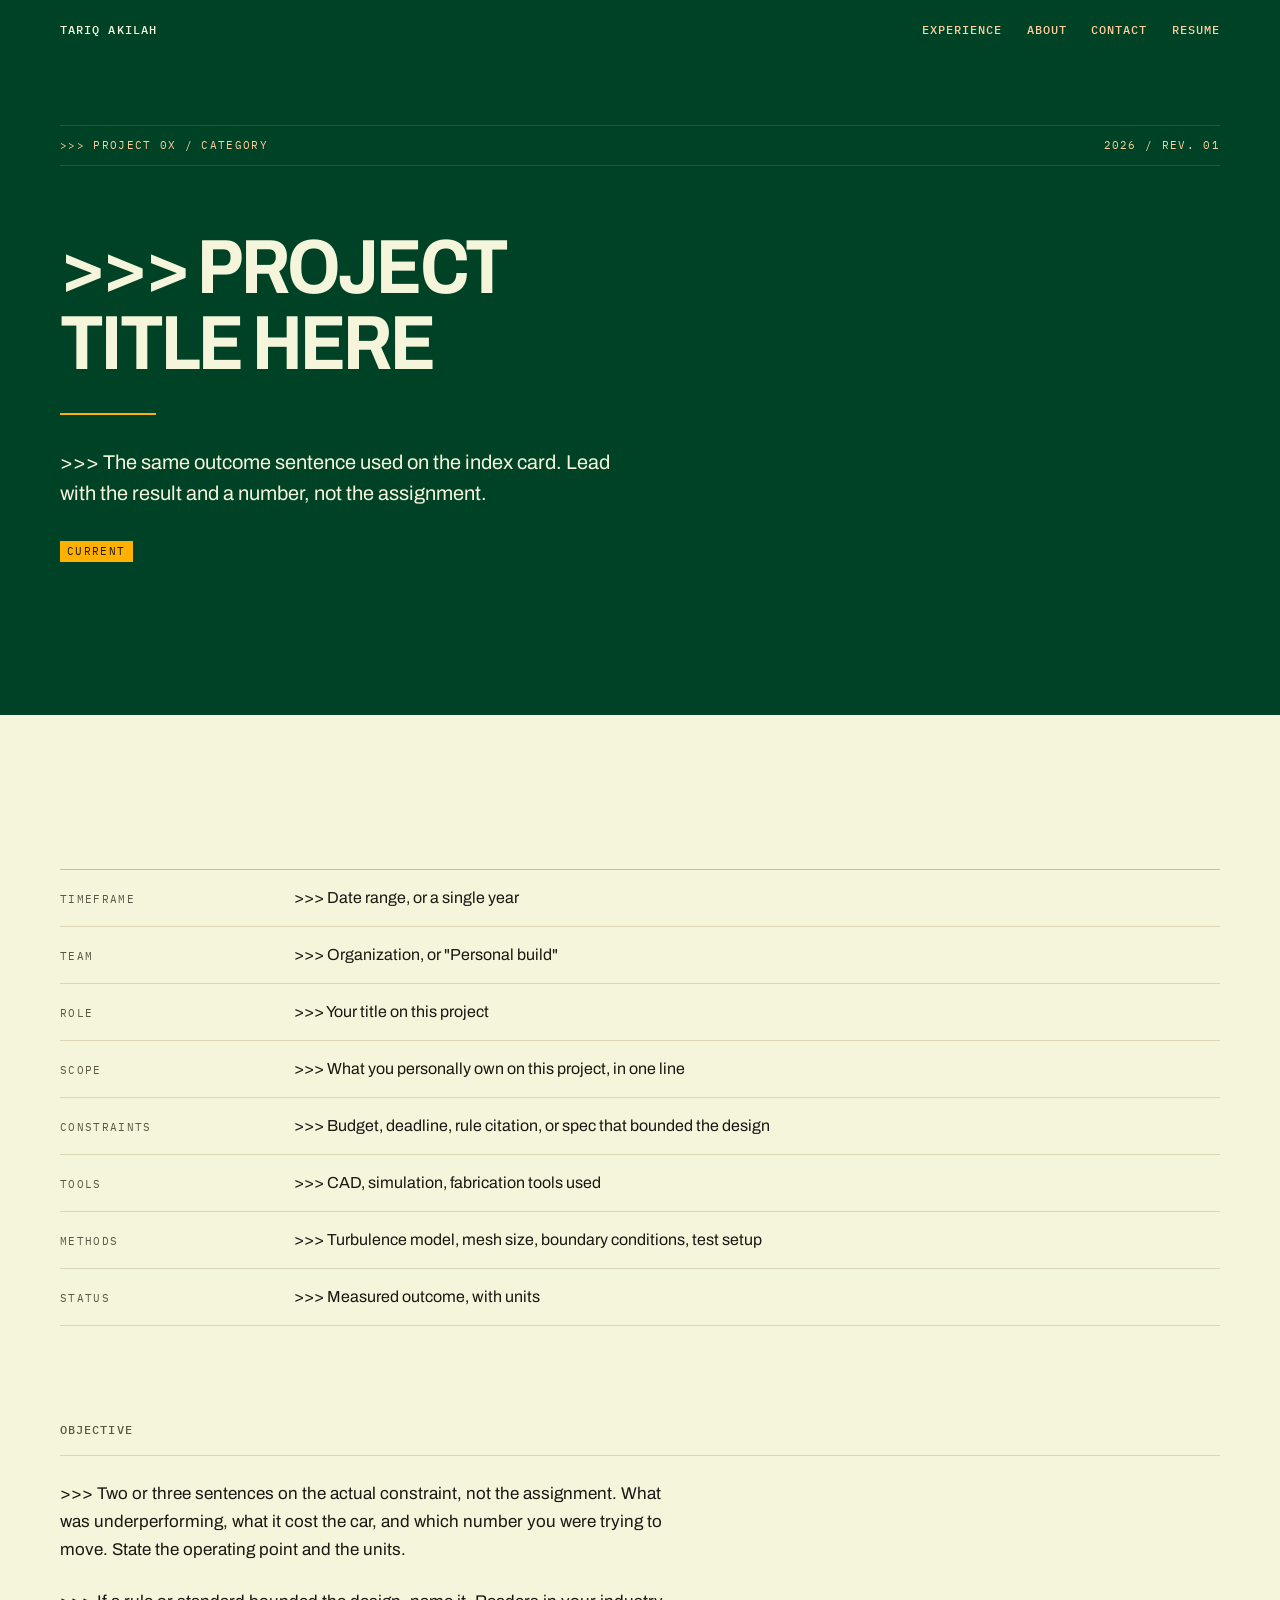
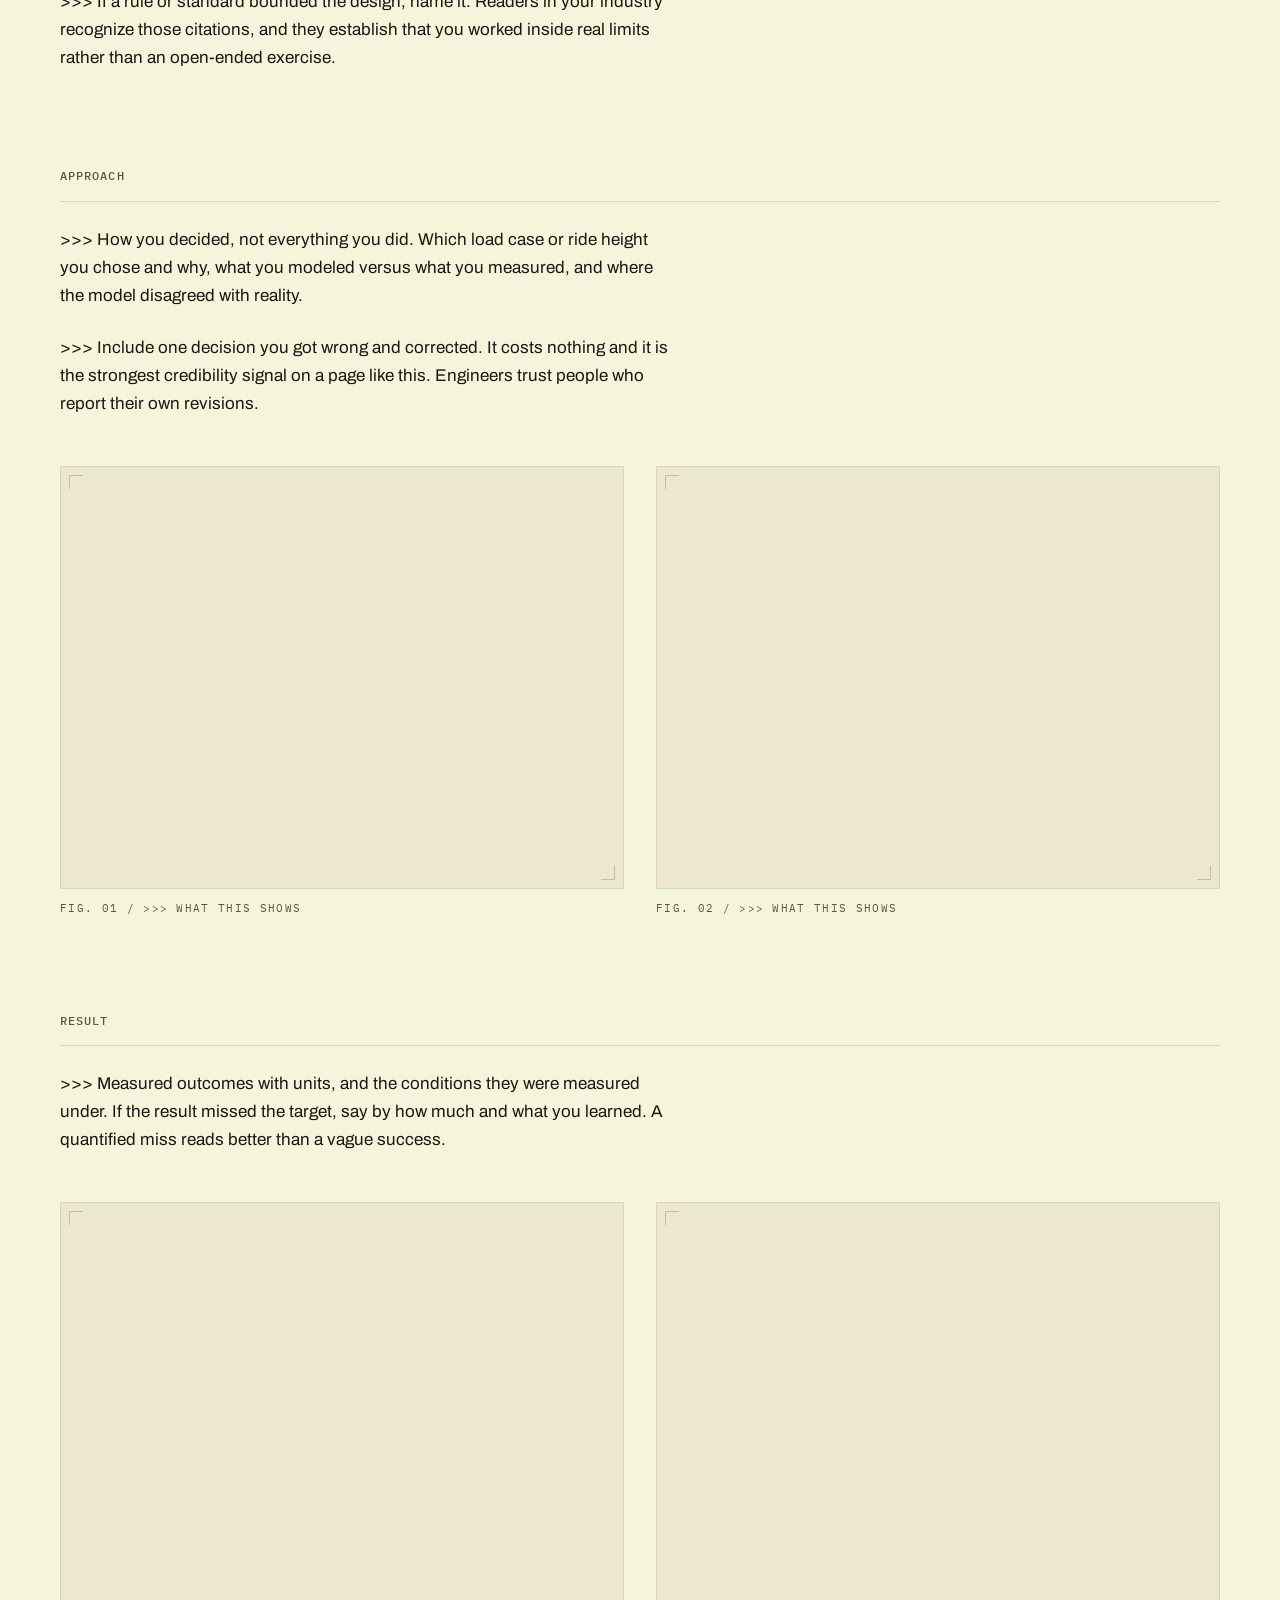
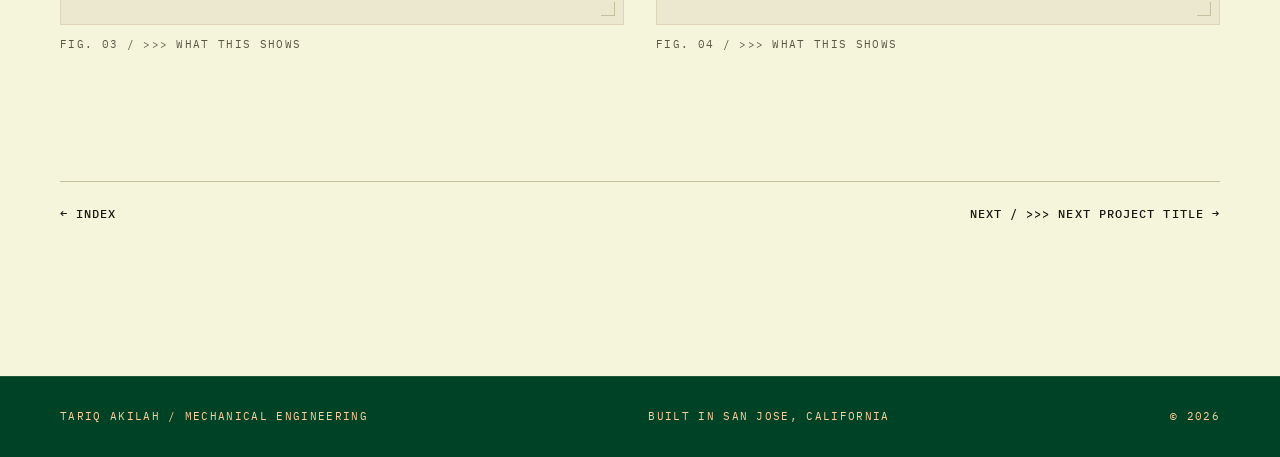
==== commit 67217c3e: "Add site-wide Resume nav link and simplify homepage name to one line Adds a Resume link next to Cont" ====
--- a/projects/_template.html
+++ b/projects/_template.html
@@ -8,11 +8,19 @@
      PROJECT DETAIL TEMPLATE
 
      Copy this file to projects/<slug>.html, fill it in, and point
-     the matching row in index.html at it. This copy is set up as
-     project 01 so you can see the pattern with real fields.
+     the matching row in index.html at it (the href on the
+     <a class="project"> block, not just the visible text).
 
      Everything marked >>> is placeholder guidance, not content.
-     Do not ship it as written.
+     Do not ship it as written. Update the docline's project number
+     and category, the <title>, the meta description, and the pager
+     links at the bottom to point at your real previous/next pages.
+
+     If a project can't show real images yet, whether under an NDA
+     or just at a team's request, see
+     projects/undertray-aerodynamics.html for the pattern: a
+     "Disclosure" block after the spec sheet, and
+     .figure__box--withheld in place of an empty figure box.
 
      Keep the order: outcome, then spec sheet, then how you got
      there. Senior readers decide whether to keep reading from the
@@ -22,11 +30,11 @@
      parentheses, or "to" for ranges.
      ============================================================ -->
 
-<title>Undertray Aerodynamics | Tariq Akilah</title>
-<meta name="description" content="SolidWorks modeling and STAR-CCM+ CFD on the undertray of UCI's Formula SAE EV car.">
-<meta name="theme-color" content="#0D2531">
-
-<link rel="icon" href="data:image/svg+xml,<svg xmlns='http://www.w3.org/2000/svg' viewBox='0 0 32 32'><rect width='32' height='32' fill='%230D2531'/><rect x='6' y='14' width='20' height='4' fill='%23F26B21'/></svg>">
+<title>&gt;&gt;&gt; Project Title | Tariq Akilah</title>
+<meta name="description" content="&gt;&gt;&gt; One sentence: the outcome, with a number.">
+<meta name="theme-color" content="#004225">
+
+<link rel="icon" href="data:image/svg+xml,<svg xmlns='http://www.w3.org/2000/svg' viewBox='0 0 32 32'><rect width='32' height='32' fill='%23004225'/><rect x='6' y='14' width='20' height='4' fill='%23FFB000'/></svg>">
 
 <link rel="preconnect" href="https://fonts.googleapis.com">
 <link rel="preconnect" href="https://fonts.gstatic.com" crossorigin>
@@ -47,36 +55,37 @@
   <div class="shell header__inner">
     <a class="header__name" href="../index.html">Tariq&nbsp;Akilah</a>
     <nav class="nav mono" aria-label="Sections">
-      <a class="nav__link" href="../index.html#work">Work</a>
+      <a class="nav__link" href="../index.html#work">Experience</a>
       <a class="nav__link" href="../index.html#about">About</a>
       <a class="nav__link" href="../index.html#contact">Contact</a>
+      <a class="nav__link" href="../Tariq_Akilah_Resume.pdf">Resume</a>
     </nav>
   </div>
 </header>
 
 <main>
 
-  <!-- Title block on gulf blue, matching the homepage masthead -->
-  <section class="masthead band gulf">
+  <!-- Title block on forest green, matching the homepage masthead -->
+  <section class="masthead band forest">
     <div class="shell">
 
       <div class="docline micro">
-        <span>Project 01 / Aerodynamics</span>
+        <span>&gt;&gt;&gt; Project 0X / Category</span>
         <span>2026 / Rev. 01</span>
       </div>
 
       <h1 class="title-lg" style="margin-top: var(--s-8)" data-reveal>
-        Undertray<br>Aerodynamics
+        &gt;&gt;&gt; Project<br>Title Here
       </h1>
 
       <hr class="rule-accent" data-reveal style="--i:1; margin-top: var(--s-6)">
 
       <p class="lead" data-reveal style="--i:2; margin-top: var(--s-6)">
-        Raised undertray downforce from under 50 N to 160 N by reprofiling the
-        inlet and diffuser geometry in SolidWorks, validated across a 0 to 3
-        degree braking-pitch sweep in STAR-CCM+.
+        &gt;&gt;&gt; The same outcome sentence used on the index card. Lead
+        with the result and a number, not the assignment.
       </p>
 
+      <!-- Only if the work is still ongoing. Delete otherwise. -->
       <p class="mono" data-reveal style="--i:3; margin-top: var(--s-6)">
         <span class="tag micro">Current</span>
       </p>
@@ -90,35 +99,35 @@
     <dl class="spec" data-reveal>
       <div class="spec__row">
         <dt>Timeframe</dt>
-        <dd>July 2026 to present</dd>
+        <dd>&gt;&gt;&gt; Date range, or a single year</dd>
       </div>
       <div class="spec__row">
         <dt>Team</dt>
-        <dd>Anteater Electric Racing, UCI Formula SAE EV, 35-plus member aero group</dd>
+        <dd>&gt;&gt;&gt; Organization, or "Personal build"</dd>
       </div>
       <div class="spec__row">
         <dt>Role</dt>
-        <dd>Aerodynamics Engineer</dd>
+        <dd>&gt;&gt;&gt; Your title on this project</dd>
       </div>
       <div class="spec__row">
         <dt>Scope</dt>
-        <dd>Undertray inlet and diffuser geometry, integrated with the front wing, rear wing, and sidepod packages</dd>
+        <dd>&gt;&gt;&gt; What you personally own on this project, in one line</dd>
       </div>
       <div class="spec__row">
         <dt>Constraints</dt>
-        <dd>&gt;&gt;&gt; Cite the FSAE rule numbers that bound the aero package</dd>
+        <dd>&gt;&gt;&gt; Budget, deadline, rule citation, or spec that bounded the design</dd>
       </div>
       <div class="spec__row">
         <dt>Tools</dt>
-        <dd>SolidWorks, STAR-CCM+</dd>
+        <dd>&gt;&gt;&gt; CAD, simulation, fabrication tools used</dd>
       </div>
       <div class="spec__row">
         <dt>Methods</dt>
-        <dd>&gt;&gt;&gt; Turbulence model, mesh size, boundary conditions, braking-pitch sweep setup</dd>
+        <dd>&gt;&gt;&gt; Turbulence model, mesh size, boundary conditions, test setup</dd>
       </div>
       <div class="spec__row">
         <dt>Status</dt>
-        <dd>160 N downforce achieved, targeting 200 to 250 N for the final iteration</dd>
+        <dd>&gt;&gt;&gt; Measured outcome, with units</dd>
       </div>
     </dl>
 
@@ -164,11 +173,11 @@
         <figure class="figure">
           <!-- Swap for <img src="..." alt="..."> and describe what it shows -->
           <div class="figure__box"></div>
-          <figcaption class="micro">Fig. 01 / Undertray surface, isometric</figcaption>
-        </figure>
-        <figure class="figure">
-          <div class="figure__box"></div>
-          <figcaption class="micro">Fig. 02 / Pressure field, centerline section</figcaption>
+          <figcaption class="micro">Fig. 01 / &gt;&gt;&gt; What this shows</figcaption>
+        </figure>
+        <figure class="figure">
+          <div class="figure__box"></div>
+          <figcaption class="micro">Fig. 02 / &gt;&gt;&gt; What this shows</figcaption>
         </figure>
       </div>
     </section>
@@ -190,24 +199,24 @@
       <div class="figures" style="margin-top: var(--s-7)">
         <figure class="figure">
           <div class="figure__box"></div>
-          <figcaption class="micro">Fig. 03 / Downforce versus ride height</figcaption>
-        </figure>
-        <figure class="figure">
-          <div class="figure__box"></div>
-          <figcaption class="micro">Fig. 04 / Part as installed</figcaption>
+          <figcaption class="micro">Fig. 03 / &gt;&gt;&gt; What this shows</figcaption>
+        </figure>
+        <figure class="figure">
+          <div class="figure__box"></div>
+          <figcaption class="micro">Fig. 04 / &gt;&gt;&gt; What this shows</figcaption>
         </figure>
       </div>
     </section>
 
     <nav class="pager mono" style="margin-top: var(--s-10)" aria-label="Project navigation">
       <a class="link" href="../index.html#work">← Index</a>
-      <a class="link" href="_template.html">Next / Canard Roll Control →</a>
+      <a class="link" href="&gt;&gt;&gt;-next-project-slug.html">Next / &gt;&gt;&gt; Next Project Title →</a>
     </nav>
 
   </article>
 </main>
 
-<footer class="footer band gulf">
+<footer class="footer band forest">
   <div class="shell footer__inner micro">
     <span>Tariq Akilah / Mechanical Engineering</span>
     <span>Built in San Jose, California</span>
--- a/styles/tokens.css
+++ b/styles/tokens.css
@@ -1,44 +1,44 @@
 /* ============================================================
    TOKENS
    Raw palette, then semantic aliases. Components only ever
-   reference the semantic layer, which is why .gulf can flip an
-   entire section's ground by reassigning nine variables.
+   reference the semantic layer, which is why .forest can flip
+   an entire section's ground by reassigning nine variables.
 
-   GULF PALETTE LOGIC
-   The livery is blue bodywork with an orange stripe, so blue is
-   treated as paint (a surface) and orange as the only accent:
-     deep gulf blue  ground / surface
-     powder blue     detail, mono metadata on that surface
-     marigold        accent, kept scarce
-   Every value below is measured against its own ground; the
-   ratio is noted so replacements can be checked.
+   PALETTE LOGIC
+   Deep green is the surface (a British Racing Green ground, not
+   an accent), amber is the one accent, kept scarce. Beige is the
+   paper. Peach is amber's quiet cousin: used constantly as the
+   dim/secondary tone on the green ground, never as a highlight,
+   which is what keeps amber the only true accent.
+   Amber inverts by ground: pure #FFB000 only reads against the
+   dark green (beige and amber are close enough in lightness that
+   pure amber nearly disappears on paper), so paper uses a deepened
+   amber for both text and graphics, and green uses the pure hue
+   for both. Every value below is measured against its own ground.
    ============================================================ */
 
 :root {
   /* --- raw: paper ground ------------------------------------ */
-  --c-paper:          #F6F3EE;  /* warm off-white, brochure stock */
-  --c-paper-raise:    #EDEAE3;
-  --c-paper-rule:     #DBD5CA;
-  --c-paper-rule-hi:  #C0B8AA;
-  --c-ink:            #131C22;  /* blue-black ink, 14.8:1 */
-  --c-ink-dim:        #5A6670;  /* 5.3:1 */
-  --c-ink-faint:      #7E8A93;  /* 3.2:1, ornament and outlines only */
-  --c-orange-deep:    #A04D08;  /* 5.3:1, accent TEXT on paper */
-  --c-orange:         #D9560F;  /* 3.5:1, accent GRAPHICS on paper */
+  --c-paper:          #F5F5DC;  /* beige */
+  --c-paper-raise:    #ECE8D0;
+  --c-paper-rule:     #DCD5B8;
+  --c-paper-rule-hi:  #C7BE9C;
+  --c-ink:            #1A1812;  /* warm near-black ink */
+  --c-ink-dim:        #5C5645;  /* 6.6:1 */
+  --c-ink-faint:      #A39C87;  /* ornament and outlines only */
+  --c-amber-deep:     #8F5A08;  /* 5.2:1, amber deepened for paper:
+                                   pure amber reads too close in
+                                   lightness to beige to serve as text */
 
-  /* --- raw: gulf blue ground -------------------------------- */
-  /* Softened from the original near-black gulf blue: lighter and
-     pulled toward true blue (less teal undertone), while staying
-     dark enough that marigold text still clears 3:1 against it. */
-  --c-gulf:           #17324C;  /* soft gulf blue, ~4.3:1 vs marigold */
-  --c-gulf-raise:     #1C3A57;
-  --c-gulf-rule:      #2C4E6E;
-  --c-gulf-rule-hi:   #3D6084;
-  --c-cream:          #F0EDE6;  /* 11.3:1 */
-  --c-powder:         #8FC4DC;  /* 7.0:1, gulf powder blue, metadata */
-  --c-slate:          #5D89A3;  /* ornament and outlines only */
-  --c-marigold:       #F26B21;  /* large text / graphics only on blue,
-                                   filled surfaces (e.g. .tag) for small text */
+  /* --- raw: forest green ground ------------------------------ */
+  --c-forest:         #004225;  /* deep British Racing Green */
+  --c-forest-raise:   #0B522E;
+  --c-forest-rule:    #1F5B3B;
+  --c-forest-rule-hi: #2E7350;
+  --c-cream:          #F5F5DC;  /* 10.5:1, same beige, reversed out */
+  --c-peach:          #FFCF9D;  /* 8.1:1, dim/secondary text, ornament */
+  --c-sage:           #4F7A5E;  /* ornament and outlines only */
+  --c-amber:          #FFB000;  /* 6.3:1, pure amber, text and graphics */
 
   /* --- semantic (paper is the default ground) --------------- */
   --bg:              var(--c-paper);
@@ -48,15 +48,19 @@
   --ink:             var(--c-ink);
   --ink-dim:         var(--c-ink-dim);
   --ink-faint:       var(--c-ink-faint);
-  --accent:          var(--c-orange-deep);  /* text, links, labels */
-  --accent-graphic:  var(--c-orange);       /* rules, numerals, ornament */
+  --accent:          var(--c-amber-deep);
+  --accent-graphic:  var(--c-amber-deep);
+  --on-accent:       var(--c-cream);        /* text drawn on a filled --accent chip */
 
   /* --- type ------------------------------------------------- */
   --font-sans: "Archivo", "Helvetica Neue", Arial, sans-serif;
   --font-mono: "IBM Plex Mono", ui-monospace, "SF Mono", Menlo, monospace;
   /* Scoped to the homepage name treatment only, so the rest of the
-     system keeps the original two-face pairing. */
-  --font-name: "Courier Prime", "Courier New", ui-monospace, monospace;
+     system keeps the original two-face pairing. Campeno (the font
+     actually requested) is a paid Craft Supply Co. release, not on
+     Google Fonts; Space Grotesk stands in until real license files
+     exist to self-host. See index.html <head> for the swap note. */
+  --font-name: "Space Grotesk", "Helvetica Neue", Arial, sans-serif;
 
   /* Archivo width-axis instances, driven via font-stretch */
   --w-numeral:   72%;
@@ -66,7 +70,6 @@
   --w-text:     100%;
 
   --t-numeral:   clamp(5.5rem, 16vw, 14rem);
-  --t-display:   clamp(4rem, 11vw, 10rem);
   --t-name:      clamp(2.75rem, 7vw, 5.5rem);
   --t-strip-val: clamp(1.2rem, 2.2vw, 1.5rem);
   --t-h2:        clamp(1.75rem, 3.5vw, 2.75rem);
@@ -111,19 +114,20 @@
 }
 
 /* ------------------------------------------------------------
-   Gulf blue ground. Reassigns the semantic layer only, so every
-   component inherits it with no per-component dark rules.
+   Forest green ground. Reassigns the semantic layer only, so
+   every component inherits it with no per-component dark rules.
    ------------------------------------------------------------ */
-.gulf {
-  --bg:             var(--c-gulf);
-  --bg-raise:       var(--c-gulf-raise);
-  --rule:           var(--c-gulf-rule);
-  --rule-hi:        var(--c-gulf-rule-hi);
+.forest {
+  --bg:             var(--c-forest);
+  --bg-raise:       var(--c-forest-raise);
+  --rule:           var(--c-forest-rule);
+  --rule-hi:        var(--c-forest-rule-hi);
   --ink:            var(--c-cream);
-  --ink-dim:        var(--c-powder);
-  --ink-faint:      var(--c-slate);
-  --accent:         var(--c-marigold);
-  --accent-graphic: var(--c-marigold);
+  --ink-dim:        var(--c-peach);
+  --ink-faint:      var(--c-sage);
+  --accent:         var(--c-amber);
+  --accent-graphic: var(--c-amber);
+  --on-accent:      var(--c-ink);
 
   background-color: var(--bg);
   color: var(--ink);
--- a/styles/main.css
+++ b/styles/main.css
@@ -43,8 +43,8 @@
 }
 
 ::selection {
-  background-color: var(--c-marigold);
-  color: var(--c-gulf);
+  background-color: var(--c-amber);
+  color: var(--c-forest);
 }
 
 /* Skip link, visible only on focus */
@@ -54,8 +54,8 @@
   top: -100%;
   z-index: 100;
   padding: var(--s-3) var(--s-4);
-  background-color: var(--c-marigold);
-  color: var(--c-gulf);
+  background-color: var(--c-amber);
+  color: var(--c-forest);
   font-family: var(--font-mono);
   font-size: var(--t-meta);
   letter-spacing: var(--track-mono);
@@ -125,13 +125,14 @@
 }
 
 /* Status pill, for work that is still open. Filled rather than
-   outlined, so its own text contrast never depends on the ground
-   it sits on, gulf blue included. */
+   outlined, using --on-accent for its text so contrast holds even
+   though --accent itself flips from a deep, dark amber on paper to
+   a pure, light amber on the forest ground. */
 .tag {
   display: inline-block;
   padding: 0.3em 0.65em;
-  background-color: var(--accent-graphic);
-  color: var(--c-ink);
+  background-color: var(--accent);
+  color: var(--on-accent);
   line-height: 1.3;
   white-space: nowrap;
 }
@@ -183,18 +184,18 @@
 
 /* --- 4  Header ---------------------------------------------- */
 
-/* Gulf blue at all times. It sits seamlessly on the masthead at
-   rest, then reads as a solid chrome rail over the paper below. */
+/* Forest green at all times. It sits seamlessly on the masthead at
+   rest, then reads as a solid rail over the paper below. */
 .header {
   position: sticky;
   top: 0;
   z-index: 50;
-  background-color: var(--c-gulf);
+  background-color: var(--c-forest);
   color: var(--c-cream);
   border-bottom: 1px solid transparent;
   transition: border-color var(--dur) var(--ease);
 }
-.header.is-scrolled { border-bottom-color: var(--c-marigold); }
+.header.is-scrolled { border-bottom-color: var(--c-amber); }
 
 .header__inner {
   display: flex;
@@ -220,7 +221,7 @@
 .nav__link {
   position: relative;
   padding-block: var(--s-2);
-  color: var(--c-powder);
+  color: var(--c-peach);
   transition: color var(--dur-fast) var(--ease);
 }
 .nav__link::after {
@@ -230,7 +231,7 @@
   bottom: 0;
   width: 100%;
   height: 2px;
-  background-color: var(--c-marigold);
+  background-color: var(--c-amber);
   transform: scaleX(0);
   transform-origin: left;
   transition: transform var(--dur) var(--ease);
@@ -243,8 +244,82 @@
 /* --- 5  Masthead -------------------------------------------- */
 
 .masthead {
+  position: relative;
   padding-top: var(--s-8);
   padding-bottom: var(--section-y);
+}
+
+/* .shell here becomes a positioned sibling so it stacks above the
+   track without a z-index: it comes second in DOM order among
+   positioned elements, so it paints on top regardless. */
+.masthead > .shell { position: relative; }
+
+.masthead__track {
+  position: absolute;
+  inset: 0;
+  overflow: hidden;
+  pointer-events: none;
+}
+.masthead__track svg {
+  position: absolute;
+  left: -1%;
+  bottom: -6%;
+  width: clamp(320px, 78vw, 980px);
+  height: auto;
+  opacity: 0.16;
+}
+
+/* Undertray project page only: sits in the empty space beside the
+   title, not spanning the whole section the way .masthead__track
+   does on the homepage. */
+.masthead__chassis {
+  position: absolute;
+  inset: 0;
+  overflow: hidden;
+  pointer-events: none;
+}
+.masthead__chassis svg {
+  position: absolute;
+  right: 4%;
+  top: 28%;
+  width: clamp(304px, 40vw, 576px);
+  height: auto;
+  opacity: 1;
+}
+
+/* Same idea as .masthead__chassis, sized for a tall narrow subject
+   (rocket airframe) instead of a wide one. */
+.masthead__rocket {
+  position: absolute;
+  inset: 0;
+  overflow: hidden;
+  pointer-events: none;
+}
+.masthead__rocket svg {
+  position: absolute;
+  right: calc(10% + 142px);
+  top: 14%;
+  width: clamp(120px, 15vw, 220px);
+  height: auto;
+  opacity: 0.55;
+}
+
+/* Same idea again, this time for a wide side-view diagram instead of
+   a tall or portrait one. Sits low in the band as a strip. */
+.masthead__stage {
+  position: absolute;
+  inset: 0;
+  overflow: hidden;
+  pointer-events: none;
+}
+.masthead__stage svg {
+  position: absolute;
+  right: calc(2% + 76px);
+  top: calc(2% + 303px);
+  width: clamp(427px, 45.5vw, 739px);
+  height: auto;
+  opacity: 0.55;
+  transform: rotate(45deg);
 }
 
 /* Document control line. One only, or it becomes cosplay. */
@@ -259,10 +334,9 @@
   color: var(--ink-dim);
 }
 
-/* Set in Courier Prime rather than Archivo, scoped to this one
-   element. A typewritten byline reads warmer than another huge
-   condensed-grotesque wordmark, and ties to the same document
-   register (typed reports, flight logs) as the rest of the page. */
+/* Set in Space Grotesk rather than Archivo, scoped to this one
+   element, so the name reads as a distinct, considered choice
+   rather than another huge condensed-grotesque wordmark. */
 .masthead__name {
   margin-top: var(--s-7);
   font-family: var(--font-name);
@@ -314,11 +388,16 @@
   margin-bottom: var(--s-2);
 }
 
+/* Archivo, not mono: the label above stays mono/micro as a proper
+   spec tag, but a value this large in monospace reads as a code
+   block rather than a spec-sheet entry. This matches how the About
+   section's spec__row already pairs a mono label with a sans value. */
 .strip__val {
-  font-family: var(--font-mono);
+  font-family: var(--font-sans);
+  font-stretch: var(--w-title);
   font-size: var(--t-strip-val);
   font-weight: 700;
-  letter-spacing: 0;
+  letter-spacing: var(--track-snug);
   line-height: 1.25;
 }
 
@@ -505,6 +584,15 @@
   border: 1px solid var(--rule);
 }
 
+/* Static, not absolutely positioned, so the corner crop marks
+   (below) keep painting above it rather than under it. */
+.figure__box img {
+  display: block;
+  width: 100%;
+  height: 100%;
+  object-fit: cover;
+}
+
 /* Corner crop marks, a drawing-frame convention */
 .figure__box::before,
 .figure__box::after {
@@ -529,6 +617,16 @@
 
 .figure__box--portrait { aspect-ratio: 4 / 5; }
 
+/* An image slot deliberately withheld, rather than one simply not
+   filled in yet. The label sits inside the frame itself, at the
+   exact point of absence, not just in the caption below it. */
+.figure__box--withheld {
+  display: flex;
+  align-items: center;
+  justify-content: center;
+}
+.figure__box--withheld span { color: var(--ink-dim); }
+
 .figure figcaption {
   margin-top: var(--s-3);
   color: var(--ink-dim);
@@ -538,14 +636,35 @@
   display: grid;
   grid-template-columns: repeat(auto-fit, minmax(min(100%, 300px), 1fr));
   gap: var(--s-6);
+  align-items: start;
 }
 
 /* --- 9  Contact and footer ---------------------------------- */
+
+/* #contact needs its own positioning context: it's a plain .section,
+   not .masthead, so it doesn't inherit that rule. */
+#contact { position: relative; }
+#contact > .shell { position: relative; }
+
+.contact__track {
+  position: absolute;
+  inset: 0;
+  overflow: hidden;
+  pointer-events: none;
+  display: flex;
+  align-items: center;
+  justify-content: center;
+}
+.contact__track svg {
+  width: clamp(480px, 120vw, 1350px);
+  height: auto;
+  opacity: 0.16;
+}
 
 .contact__email {
   display: inline-block;
   margin-top: var(--s-6);
-  font-size: var(--t-h2);
+  font-size: clamp(1.4rem, 2.8vw, 2.2rem);
   font-stretch: var(--w-title);
   font-weight: 600;
   letter-spacing: var(--track-snug);
@@ -561,6 +680,7 @@
   margin-top: var(--s-8);
   padding-top: var(--s-5);
   border-top: 1px solid var(--rule);
+  font-size: 1.125rem;
 }
 
 .footer {
--- a/styles/print.css
+++ b/styles/print.css
@@ -2,7 +2,7 @@
    PRINT
    Hiring managers print portfolios. The spec-sheet layout
    already suits paper, so this mostly removes screen chrome
-   and flattens the gulf blue bands back to ink on white.
+   and flattens the forest green bands back to ink on white.
    ============================================================ */
 
 @media print {
@@ -21,8 +21,8 @@
     --section-y: 0;
   }
 
-  /* Flatten the gulf bands. Never print a saturated full page. */
-  .gulf {
+  /* Flatten the forest bands. Never print a saturated full page. */
+  .forest {
     --bg: #FFFFFF;
     --bg-raise: #FFFFFF;
     --rule: #BBBBBB;
@@ -46,6 +46,11 @@
   .header,
   .skip,
   .nav,
+  .masthead__track,
+  .masthead__chassis,
+  .masthead__rocket,
+  .masthead__stage,
+  .contact__track,
   .project__go { display: none; }
 
   .section { padding-block: 10mm; }
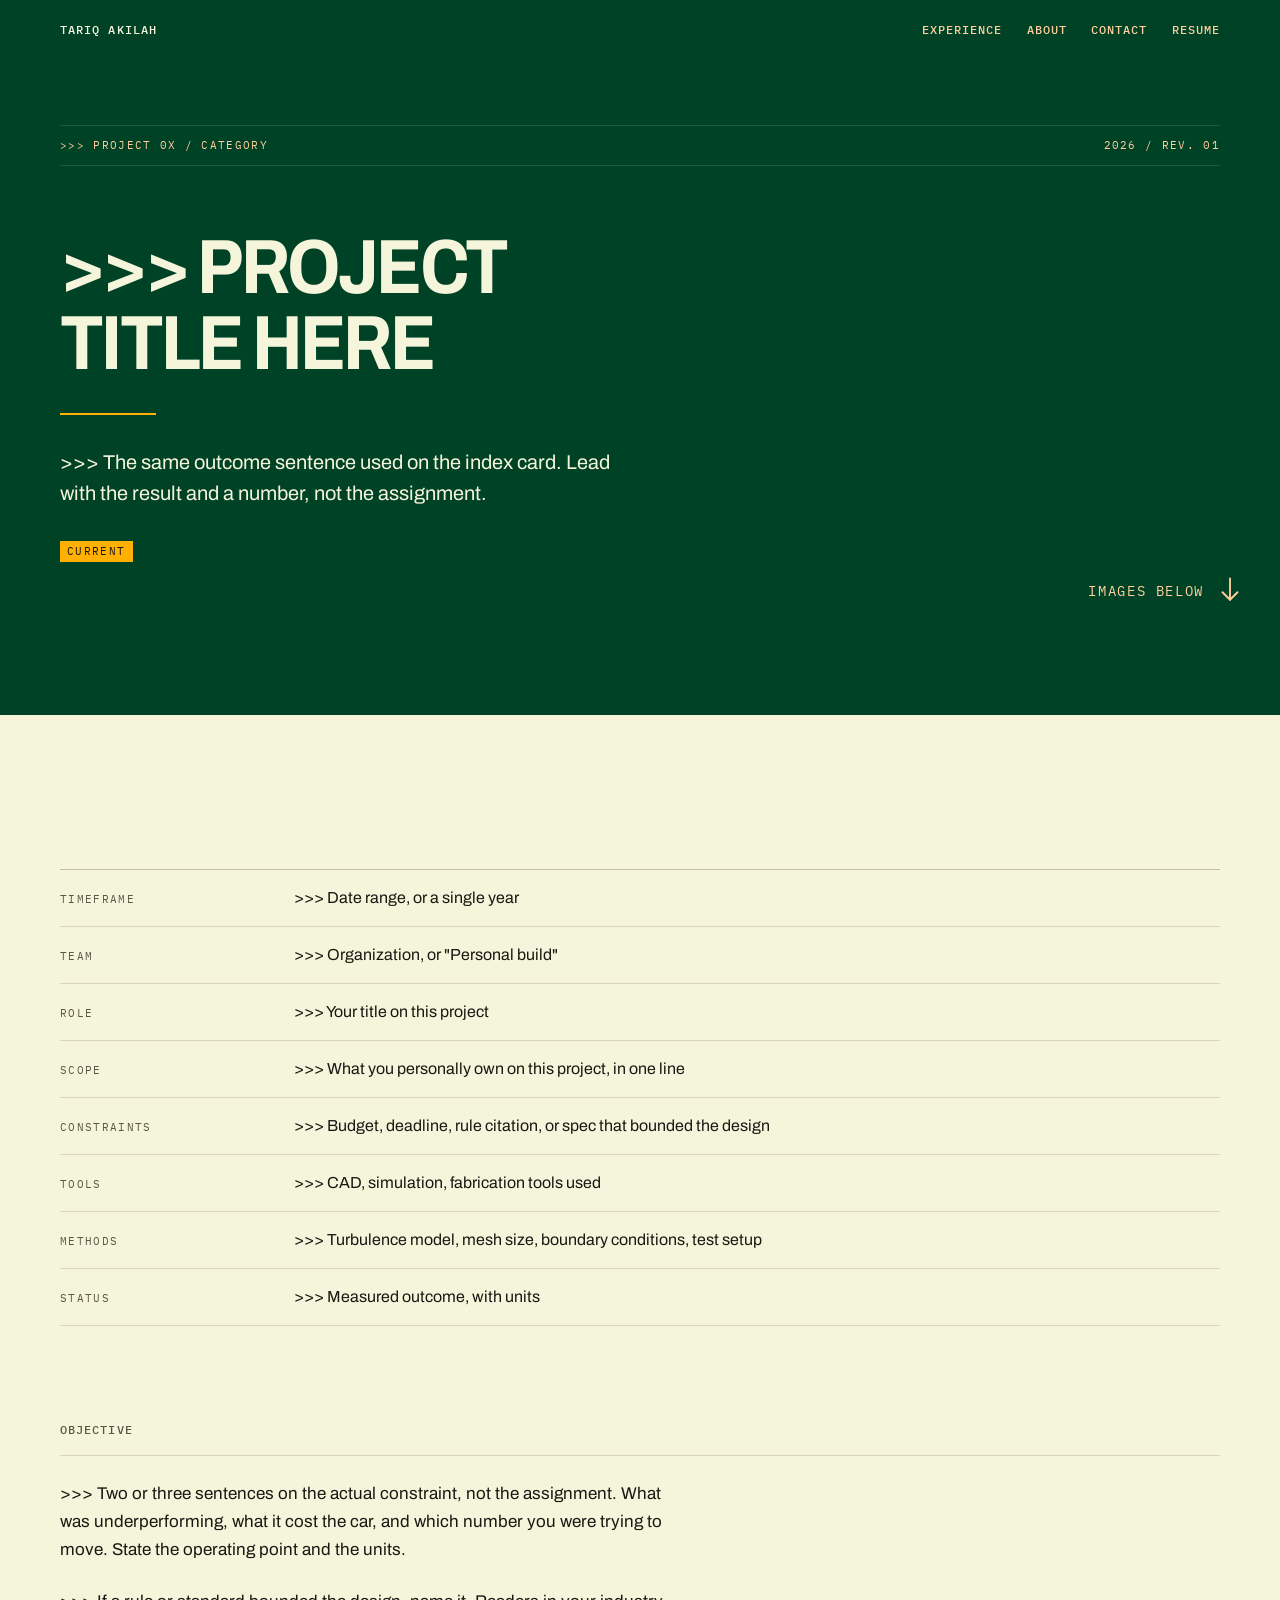
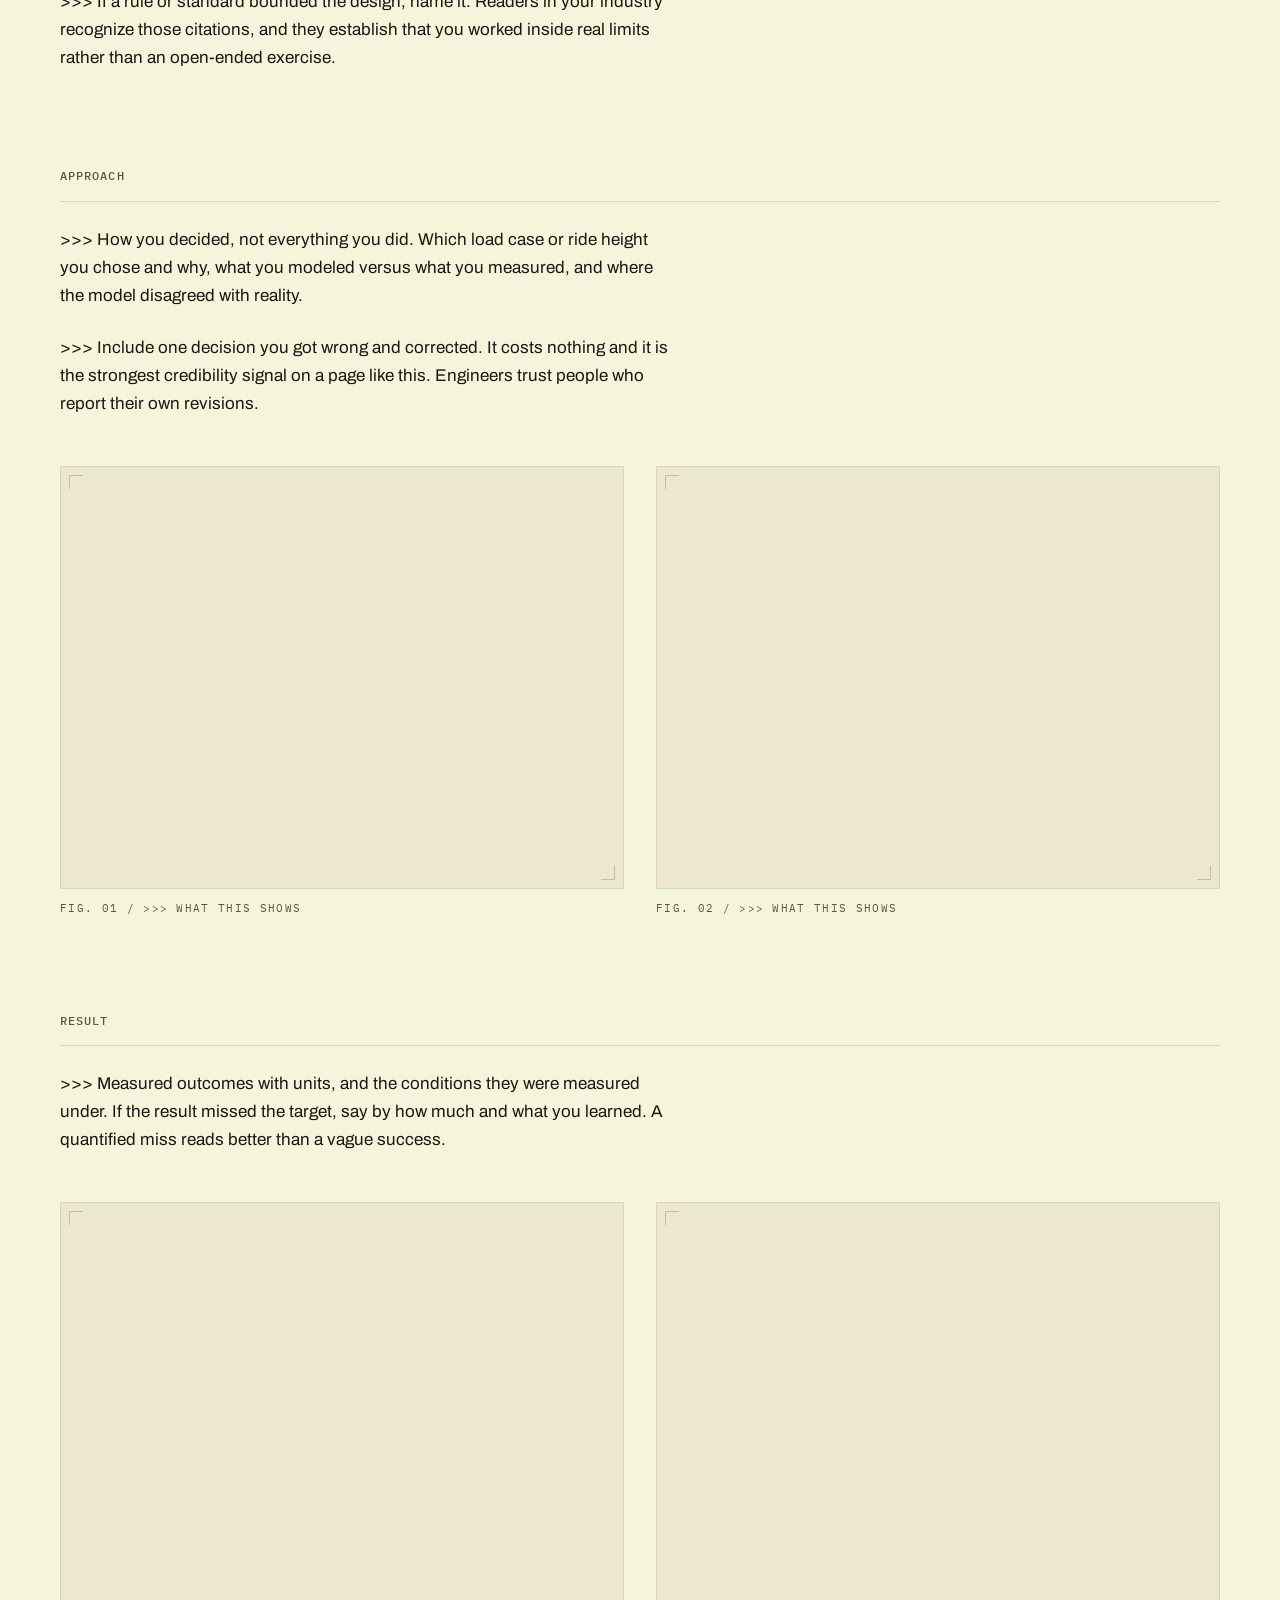
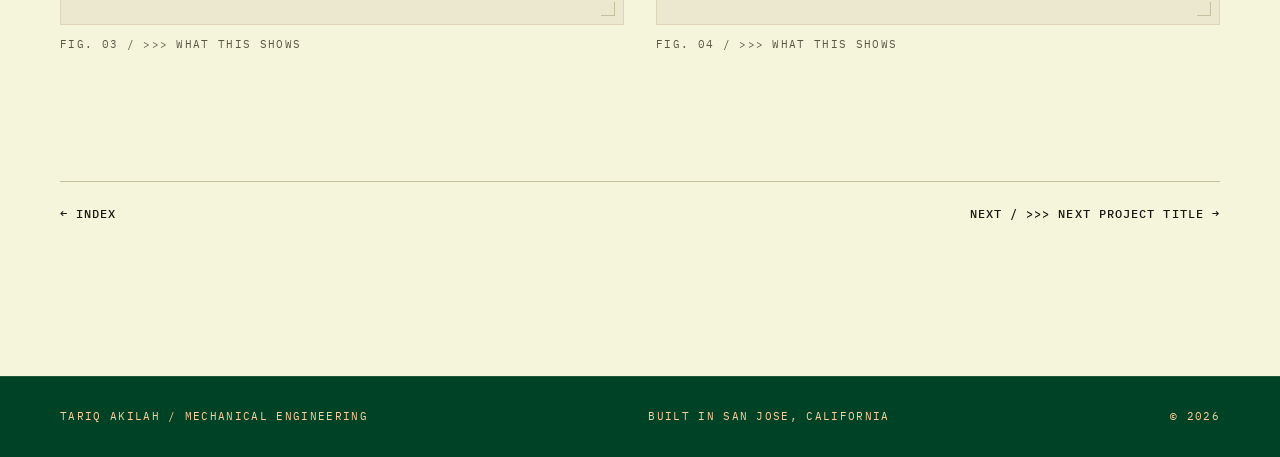
==== commit ddcf0933: "Fill in project pages, wire in real images, add DAF tank masthead trace - Coilover: written objectiv" ====
--- a/projects/_template.html
+++ b/projects/_template.html
@@ -91,6 +91,14 @@
       </p>
 
     </div>
+
+    <a class="scroll-cue" href="#approach">
+      <span class="micro">Images below</span>
+      <svg class="scroll-cue__arrow" viewBox="0 0 16 24" fill="none" stroke="currentColor" stroke-width="1.5" stroke-linecap="round" stroke-linejoin="round">
+        <line x1="8" y1="2" x2="8" y2="19"/>
+        <polyline points="2,13 8,19 14,13"/>
+      </svg>
+    </a>
   </section>
 
   <article class="section shell" id="body">
@@ -152,7 +160,7 @@
     </section>
 
     <!-- >>> APPROACH --------------------------------------- -->
-    <section class="block" data-reveal>
+    <section class="block" data-reveal id="approach">
       <header class="block__head">
         <p class="mono">Approach</p>
       </header>
--- a/styles/main.css
+++ b/styles/main.css
@@ -320,6 +320,71 @@
   height: auto;
   opacity: 0.55;
   transform: rotate(45deg);
+}
+
+/* A small nudge in the corner of a masthead, hinting there's more
+   below and linking straight to it. Sits after .shell in DOM order
+   so it paints on top of the decorative track/chassis art without
+   needing z-index, same trick as .masthead > .shell itself. */
+.scroll-cue {
+  position: absolute;
+  right: var(--gutter);
+  bottom: calc(var(--s-6) + 76px);
+  display: flex;
+  align-items: center;
+  gap: var(--s-4);
+  color: var(--ink-dim);
+  text-decoration: none;
+  transition: color var(--dur-fast) var(--ease);
+}
+.scroll-cue:hover { color: var(--accent); }
+.scroll-cue .micro {
+  font-size: 0.85rem;
+  letter-spacing: var(--track-micro);
+}
+.scroll-cue__arrow {
+  width: 20px;
+  height: 32px;
+  flex-shrink: 0;
+  animation: scroll-cue-bounce 1.8s ease-in-out infinite;
+}
+@keyframes scroll-cue-bounce {
+  0%, 100% { transform: translateY(0); }
+  50% { transform: translateY(4px); }
+}
+
+/* Same idea as .masthead__chassis: sits beside the title, not
+   spanning the whole section. */
+.masthead__coilover {
+  position: absolute;
+  inset: 0;
+  overflow: hidden;
+  pointer-events: none;
+}
+.masthead__coilover svg {
+  position: absolute;
+  right: 6%;
+  top: calc(8% + 113px);
+  width: clamp(230px, 27.6vw, 437px);
+  height: auto;
+  opacity: 0.55;
+}
+
+/* Same idea again, tall portrait subject (pressure-vessel tank). */
+.masthead__daf {
+  position: absolute;
+  inset: 0;
+  overflow: hidden;
+  pointer-events: none;
+}
+.masthead__daf svg {
+  position: absolute;
+  right: 7%;
+  top: calc(6% + 96px);
+  width: clamp(180px, 22.8vw, 336px);
+  height: auto;
+  opacity: 0.5;
+  transform: translateX(-15mm);
 }
 
 /* Document control line. One only, or it becomes cosplay. */
@@ -708,7 +773,7 @@
   text-transform: uppercase;
 }
 
-.block { margin-top: var(--s-9); }
+.block { margin-top: var(--s-9); scroll-margin-top: var(--header-h); }
 
 .block__head {
   padding-bottom: var(--s-4);
--- a/styles/print.css
+++ b/styles/print.css
@@ -50,6 +50,8 @@
   .masthead__chassis,
   .masthead__rocket,
   .masthead__stage,
+  .scroll-cue,
+  .masthead__coilover,
   .contact__track,
   .project__go { display: none; }
 
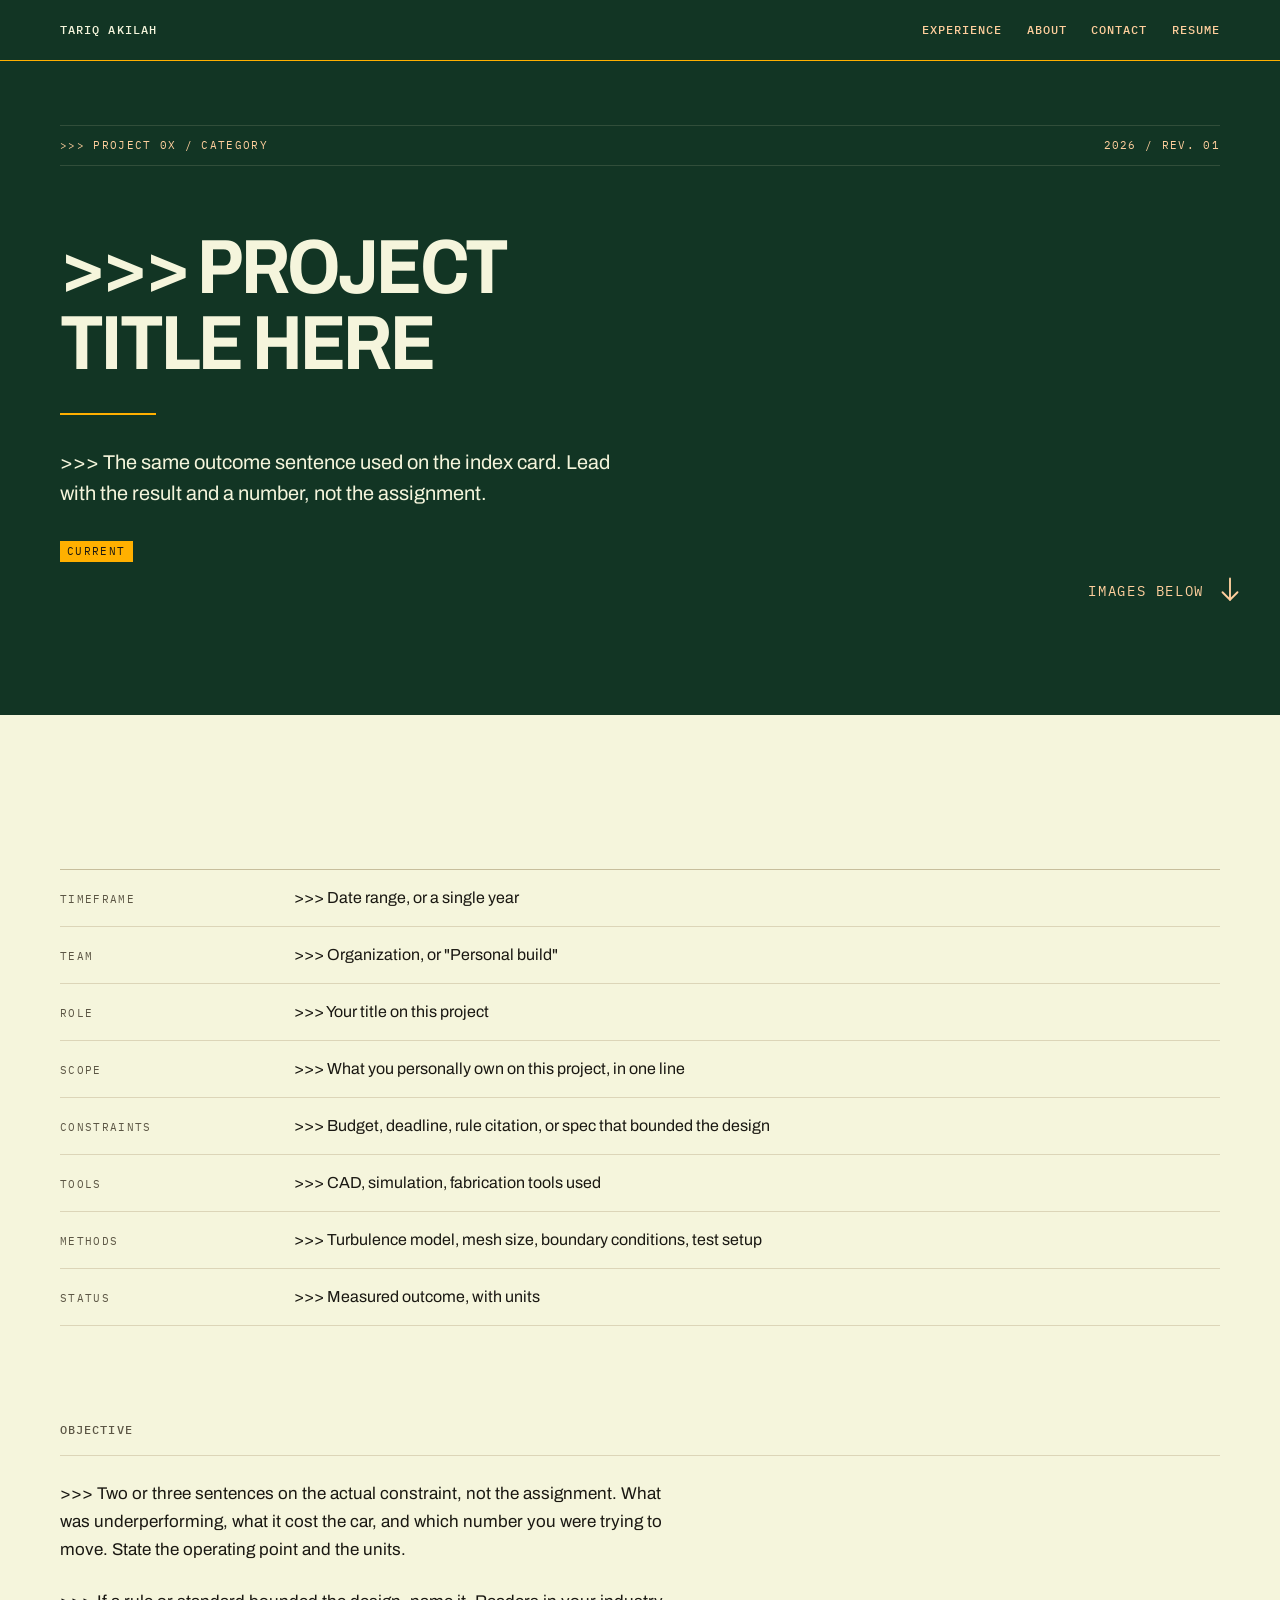
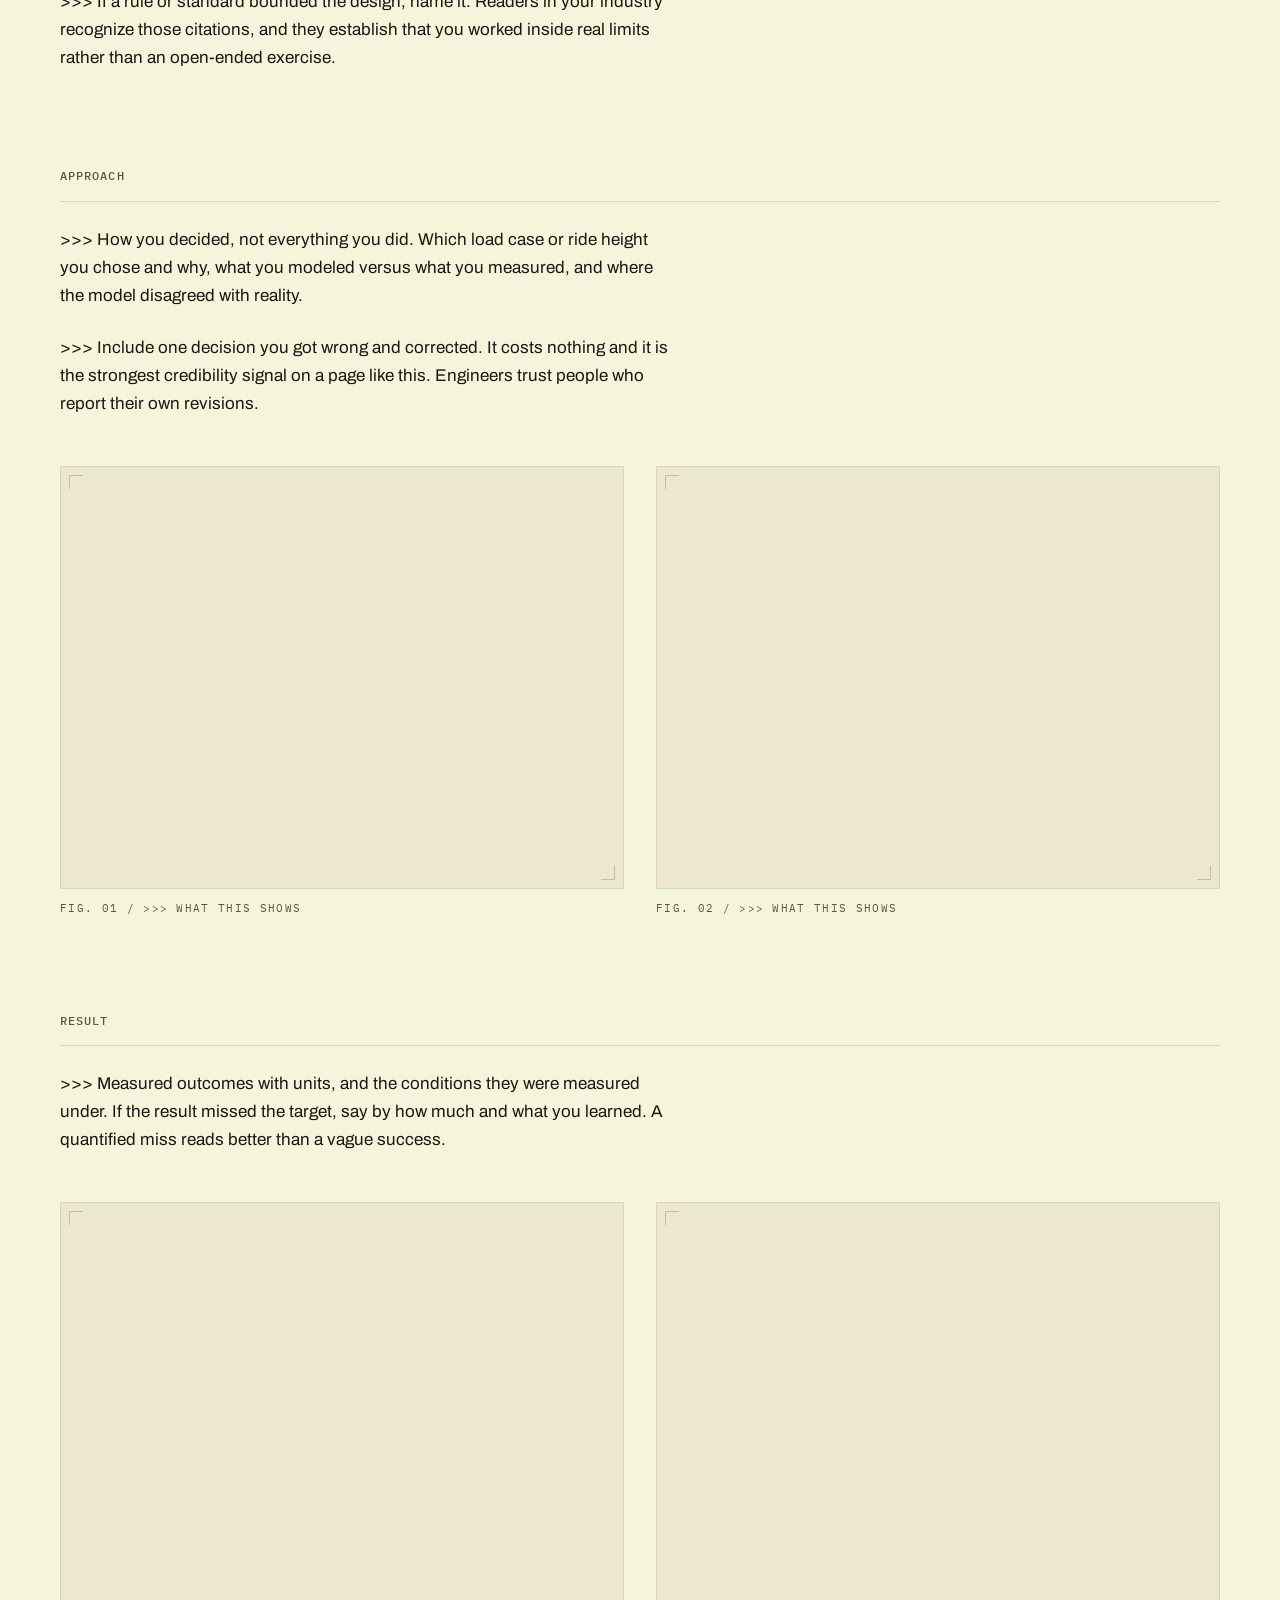
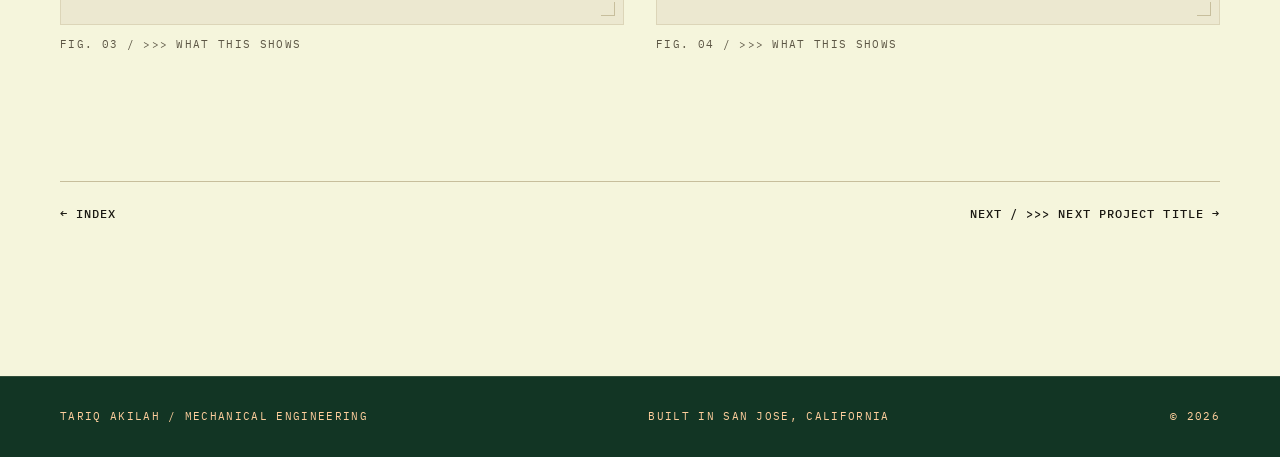
==== commit 96007f5a: "Recolor forest green, pin the amber header line, drop contact rule - Forest green ground #004225 -> " ====
--- a/projects/_template.html
+++ b/projects/_template.html
@@ -32,9 +32,9 @@
 
 <title>&gt;&gt;&gt; Project Title | Tariq Akilah</title>
 <meta name="description" content="&gt;&gt;&gt; One sentence: the outcome, with a number.">
-<meta name="theme-color" content="#004225">
-
-<link rel="icon" href="data:image/svg+xml,<svg xmlns='http://www.w3.org/2000/svg' viewBox='0 0 32 32'><rect width='32' height='32' fill='%23004225'/><rect x='6' y='14' width='20' height='4' fill='%23FFB000'/></svg>">
+<meta name="theme-color" content="#123524">
+
+<link rel="icon" href="data:image/svg+xml,<svg xmlns='http://www.w3.org/2000/svg' viewBox='0 0 32 32'><rect width='32' height='32' fill='%23123524'/><rect x='6' y='14' width='20' height='4' fill='%23FFB000'/></svg>">
 
 <link rel="preconnect" href="https://fonts.googleapis.com">
 <link rel="preconnect" href="https://fonts.gstatic.com" crossorigin>
--- a/styles/tokens.css
+++ b/styles/tokens.css
@@ -31,10 +31,10 @@
                                    lightness to beige to serve as text */
 
   /* --- raw: forest green ground ------------------------------ */
-  --c-forest:         #004225;  /* deep British Racing Green */
-  --c-forest-raise:   #0B522E;
-  --c-forest-rule:    #1F5B3B;
-  --c-forest-rule-hi: #2E7350;
+  --c-forest:         #123524;  /* deep forest green */
+  --c-forest-raise:   #1D452D;
+  --c-forest-rule:    #314E3A;
+  --c-forest-rule-hi: #40664F;
   --c-cream:          #F5F5DC;  /* 10.5:1, same beige, reversed out */
   --c-peach:          #FFCF9D;  /* 8.1:1, dim/secondary text, ornament */
   --c-sage:           #4F7A5E;  /* ornament and outlines only */
--- a/styles/main.css
+++ b/styles/main.css
@@ -184,18 +184,17 @@
 
 /* --- 4  Header ---------------------------------------------- */
 
-/* Forest green at all times. It sits seamlessly on the masthead at
-   rest, then reads as a solid rail over the paper below. */
+/* Forest green at all times, with the amber livery line on its
+   baseline throughout: seamless on the masthead, a solid rail over
+   the paper below. */
 .header {
   position: sticky;
   top: 0;
   z-index: 50;
   background-color: var(--c-forest);
   color: var(--c-cream);
-  border-bottom: 1px solid transparent;
-  transition: border-color var(--dur) var(--ease);
-}
-.header.is-scrolled { border-bottom-color: var(--c-amber); }
+  border-bottom: 1px solid var(--c-amber);
+}
 
 .header__inner {
   display: flex;
@@ -319,7 +318,7 @@
   width: clamp(427px, 45.5vw, 739px);
   height: auto;
   opacity: 0.55;
-  transform: rotate(45deg);
+  transform: translateY(5mm) rotate(45deg);
 }
 
 /* A small nudge in the corner of a masthead, hinting there's more
@@ -385,6 +384,24 @@
   height: auto;
   opacity: 0.5;
   transform: translateX(-15mm);
+}
+
+/* Same idea again, tall nose-up subject (L1 rocket airframe drawing).
+   Stands on the right of the band, clear of the title and lead. */
+.masthead__l1 {
+  position: absolute;
+  inset: 0;
+  overflow: hidden;
+  pointer-events: none;
+}
+.masthead__l1 svg {
+  position: absolute;
+  right: 8%;
+  top: 9%;
+  width: clamp(66px, 8.5vw, 108px);
+  height: auto;
+  opacity: 0.55;
+  transform: translate(-40mm, 20mm);
 }
 
 /* Document control line. One only, or it becomes cosplay. */
@@ -682,6 +699,14 @@
 
 .figure__box--portrait { aspect-ratio: 4 / 5; }
 
+/* Let the image set its own height so nothing is cropped: the full
+   frame shows at the image's native aspect ratio. */
+.figure__box--natural { aspect-ratio: auto; }
+.figure__box--natural img {
+  height: auto;
+  object-fit: contain;
+}
+
 /* An image slot deliberately withheld, rather than one simply not
    filled in yet. The label sits inside the frame itself, at the
    exact point of absence, not just in the caption below it. */
@@ -742,9 +767,7 @@
   display: flex;
   flex-wrap: wrap;
   gap: var(--s-4) var(--s-6);
-  margin-top: var(--s-8);
-  padding-top: var(--s-5);
-  border-top: 1px solid var(--rule);
+  margin-top: var(--s-7);
   font-size: 1.125rem;
 }
 
--- a/styles/print.css
+++ b/styles/print.css
@@ -52,6 +52,8 @@
   .masthead__stage,
   .scroll-cue,
   .masthead__coilover,
+  .masthead__daf,
+  .masthead__l1,
   .contact__track,
   .project__go { display: none; }
 
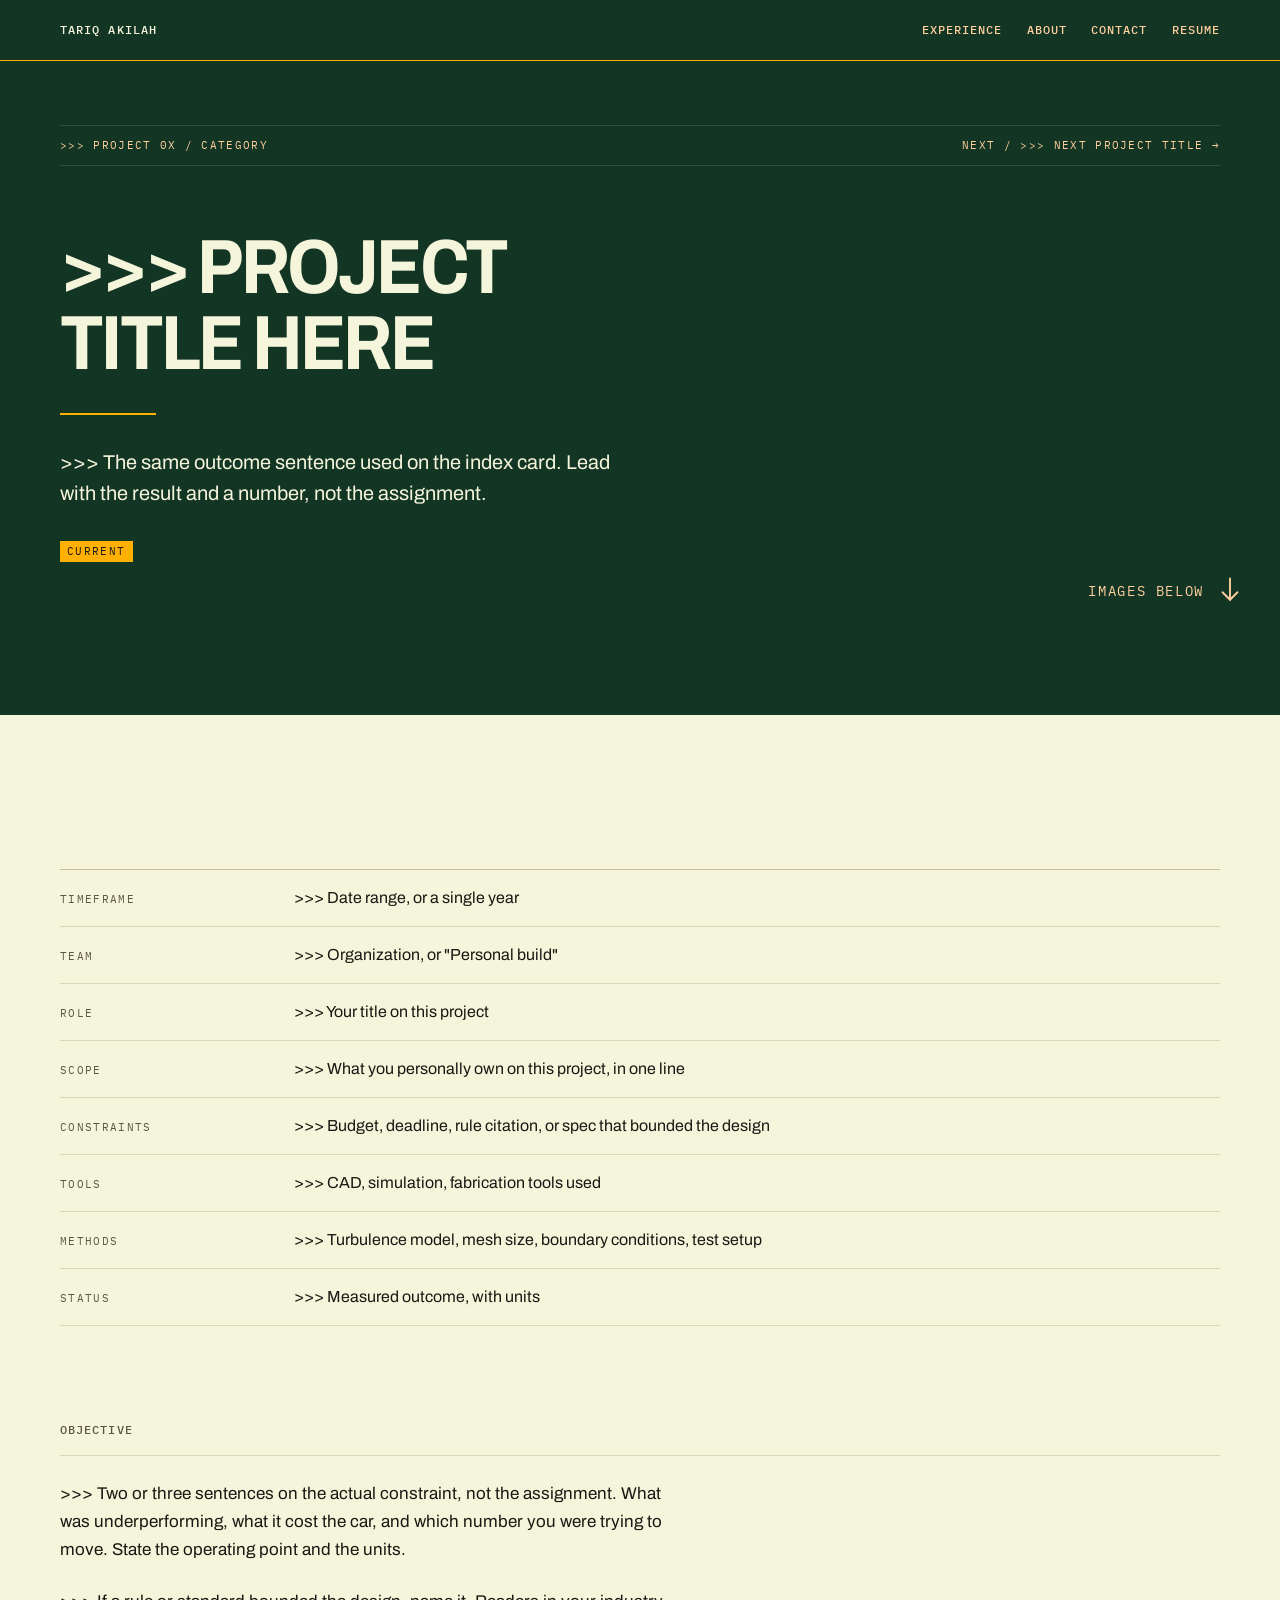
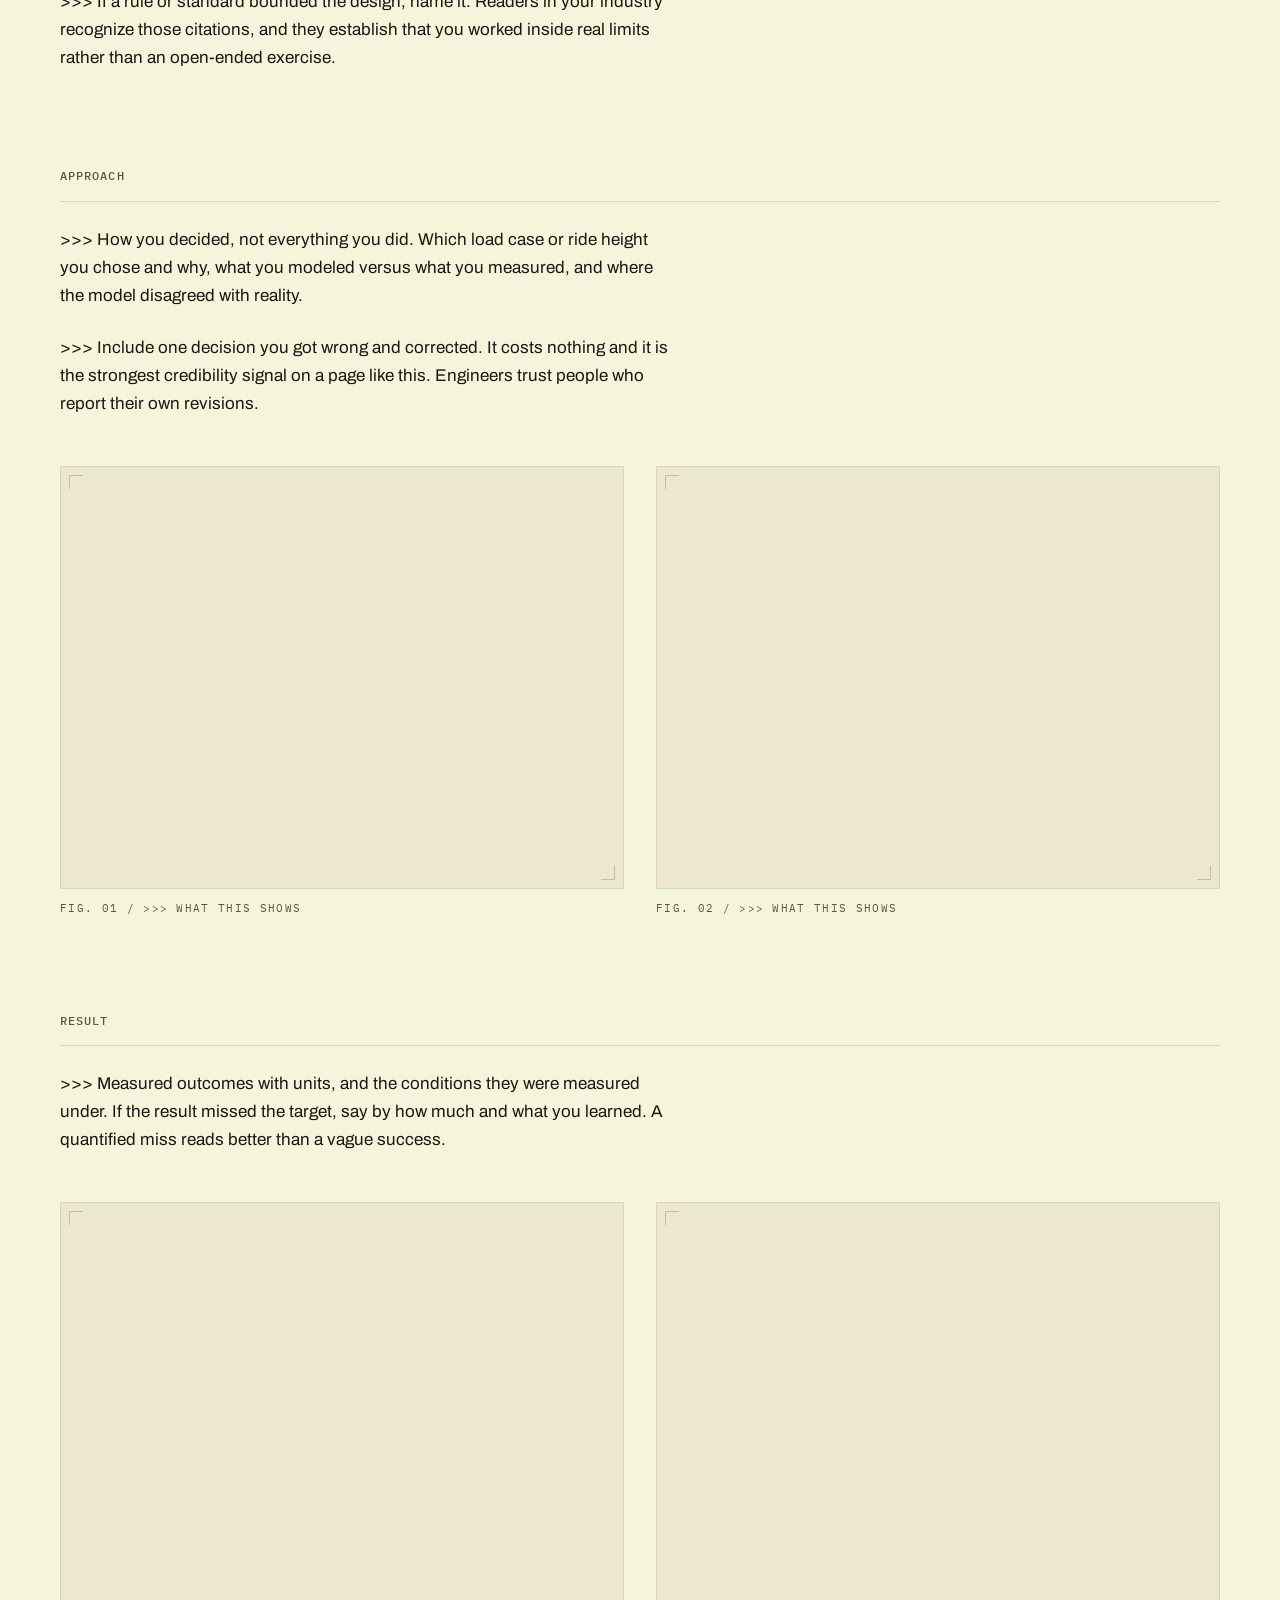
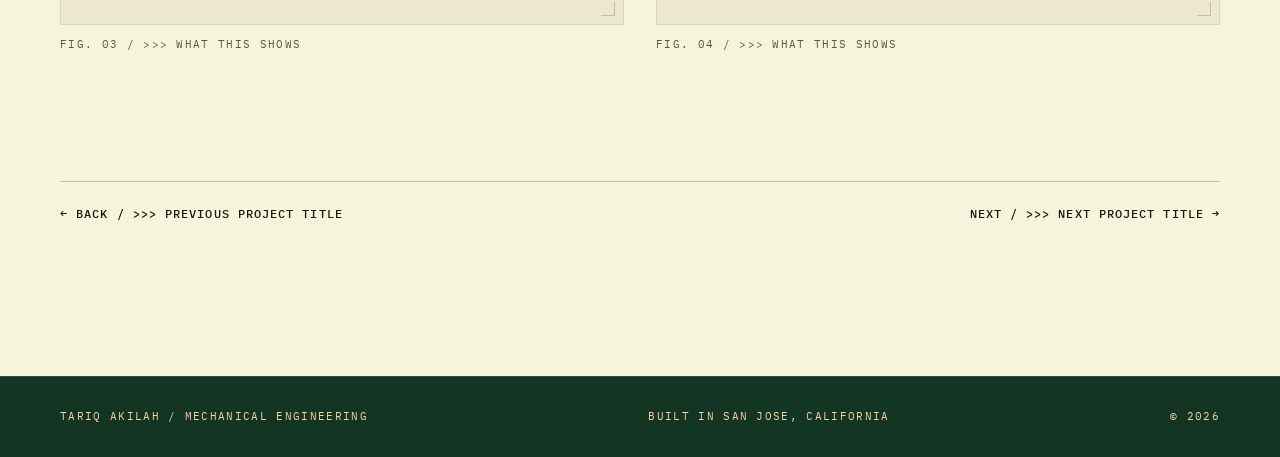
==== commit bbc2ef0d: "Add docline next link, name pager back link, preload homepage images - Drop "2026 / Rev. 01" from ev" ====
--- a/projects/_template.html
+++ b/projects/_template.html
@@ -13,8 +13,12 @@
 
      Everything marked >>> is placeholder guidance, not content.
      Do not ship it as written. Update the docline's project number
-     and category, the <title>, the meta description, and the pager
-     links at the bottom to point at your real previous/next pages.
+     and category, the <title>, the meta description, the docline's
+     next link, and the pager links at the bottom to name and point
+     at your real previous/next pages (the next link is repeated in
+     the docline and the pager; the pager's previous link carries the
+     prior project's title, same layout as next, and on the first
+     project reads "← Back / Index" pointing at ../index.html#work).
 
      If a project can't show real images yet, whether under an NDA
      or just at a team's request, see
@@ -71,7 +75,7 @@
 
       <div class="docline micro">
         <span>&gt;&gt;&gt; Project 0X / Category</span>
-        <span>2026 / Rev. 01</span>
+        <a class="link" href="&gt;&gt;&gt;-next-project-slug.html">Next / &gt;&gt;&gt; Next Project Title →</a>
       </div>
 
       <h1 class="title-lg" style="margin-top: var(--s-8)" data-reveal>
@@ -217,7 +221,7 @@
     </section>
 
     <nav class="pager mono" style="margin-top: var(--s-10)" aria-label="Project navigation">
-      <a class="link" href="../index.html#work">← Index</a>
+      <a class="link" href="&gt;&gt;&gt;-previous-project-slug.html">← Back / &gt;&gt;&gt; Previous Project Title</a>
       <a class="link" href="&gt;&gt;&gt;-next-project-slug.html">Next / &gt;&gt;&gt; Next Project Title →</a>
     </nav>
 
